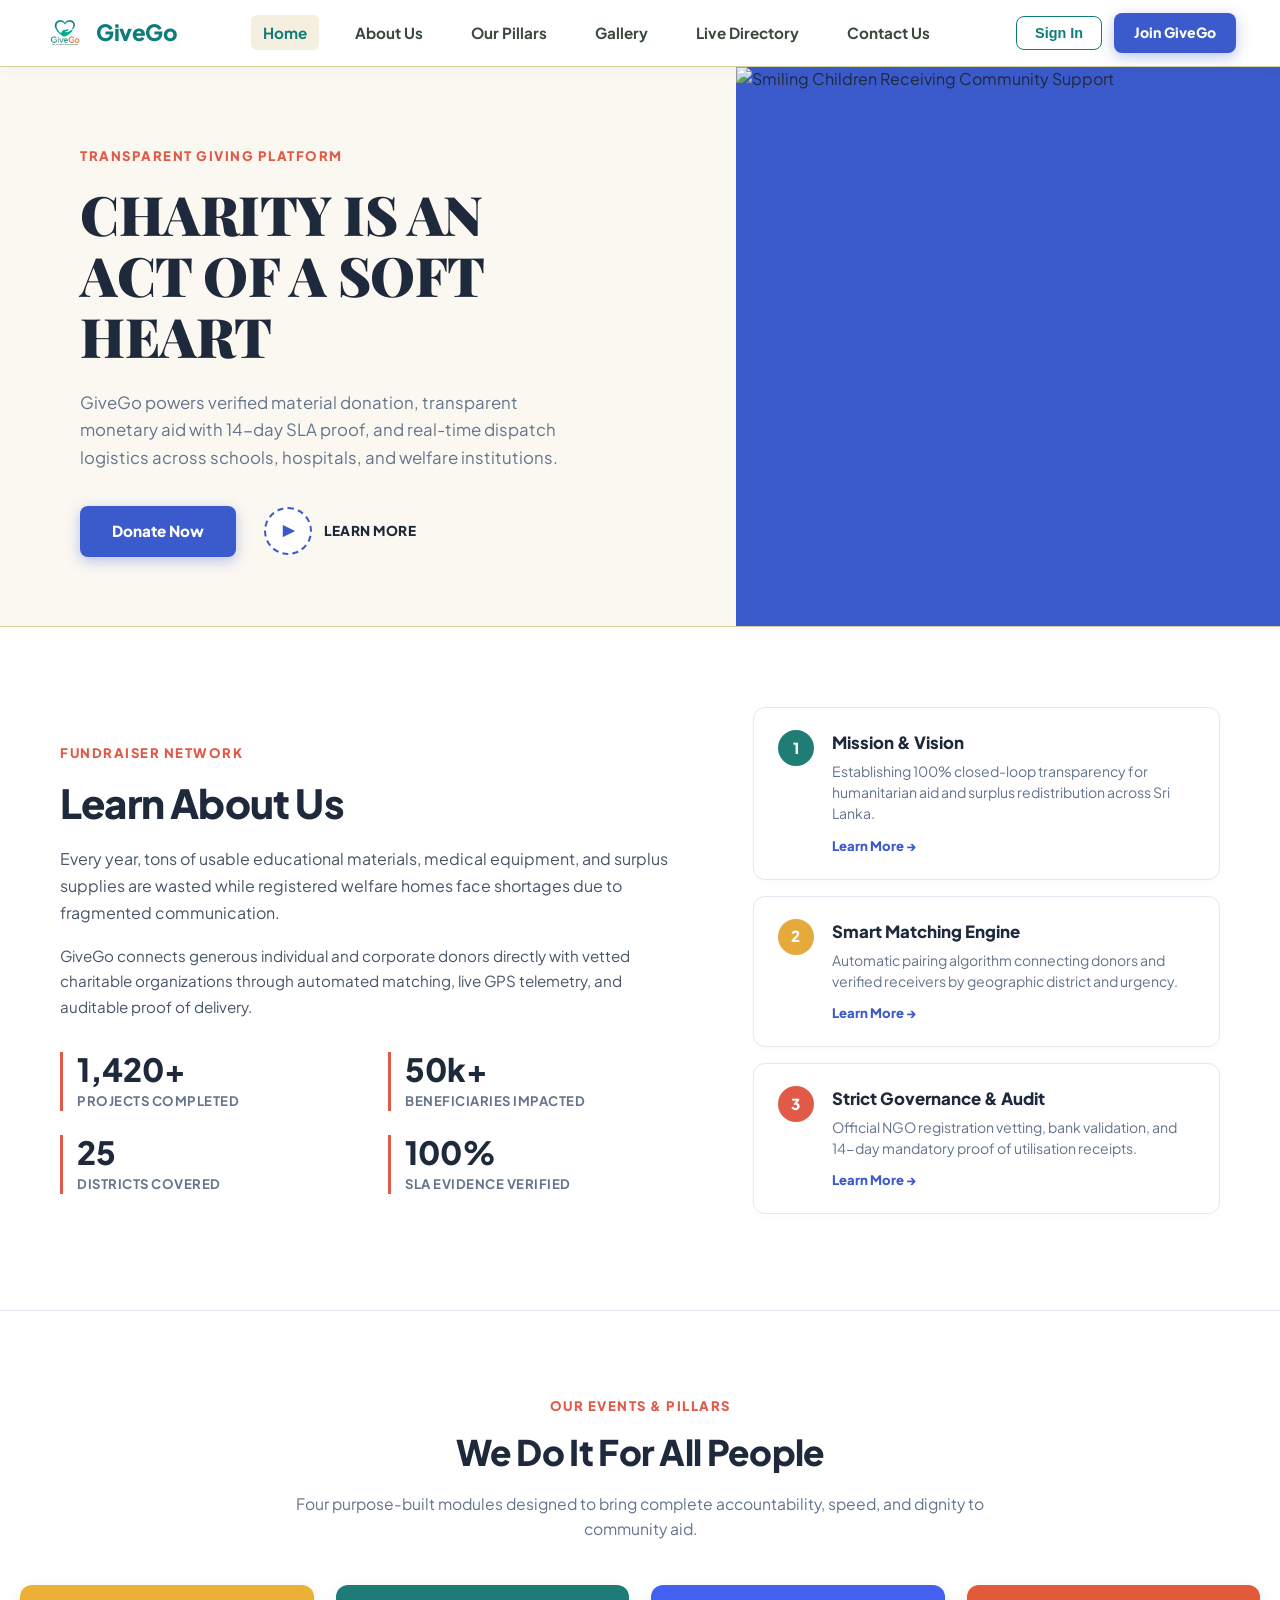
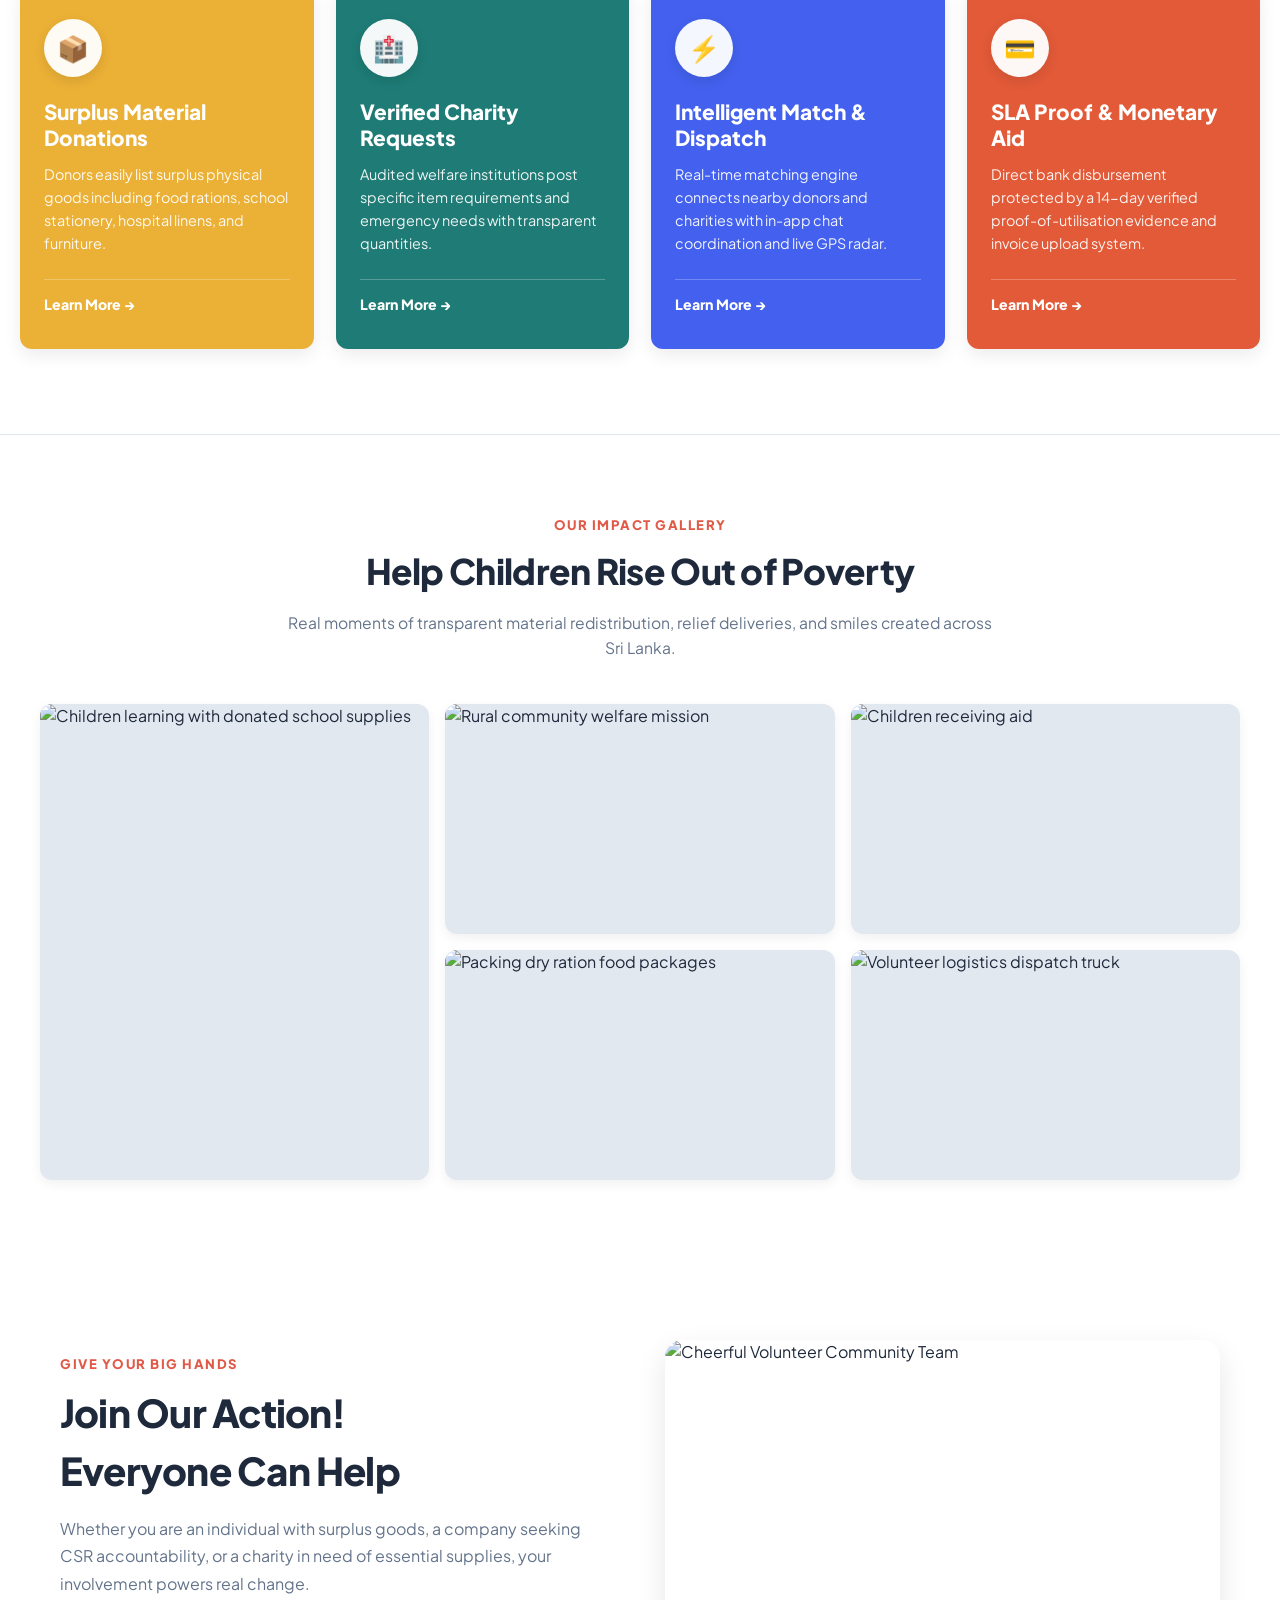
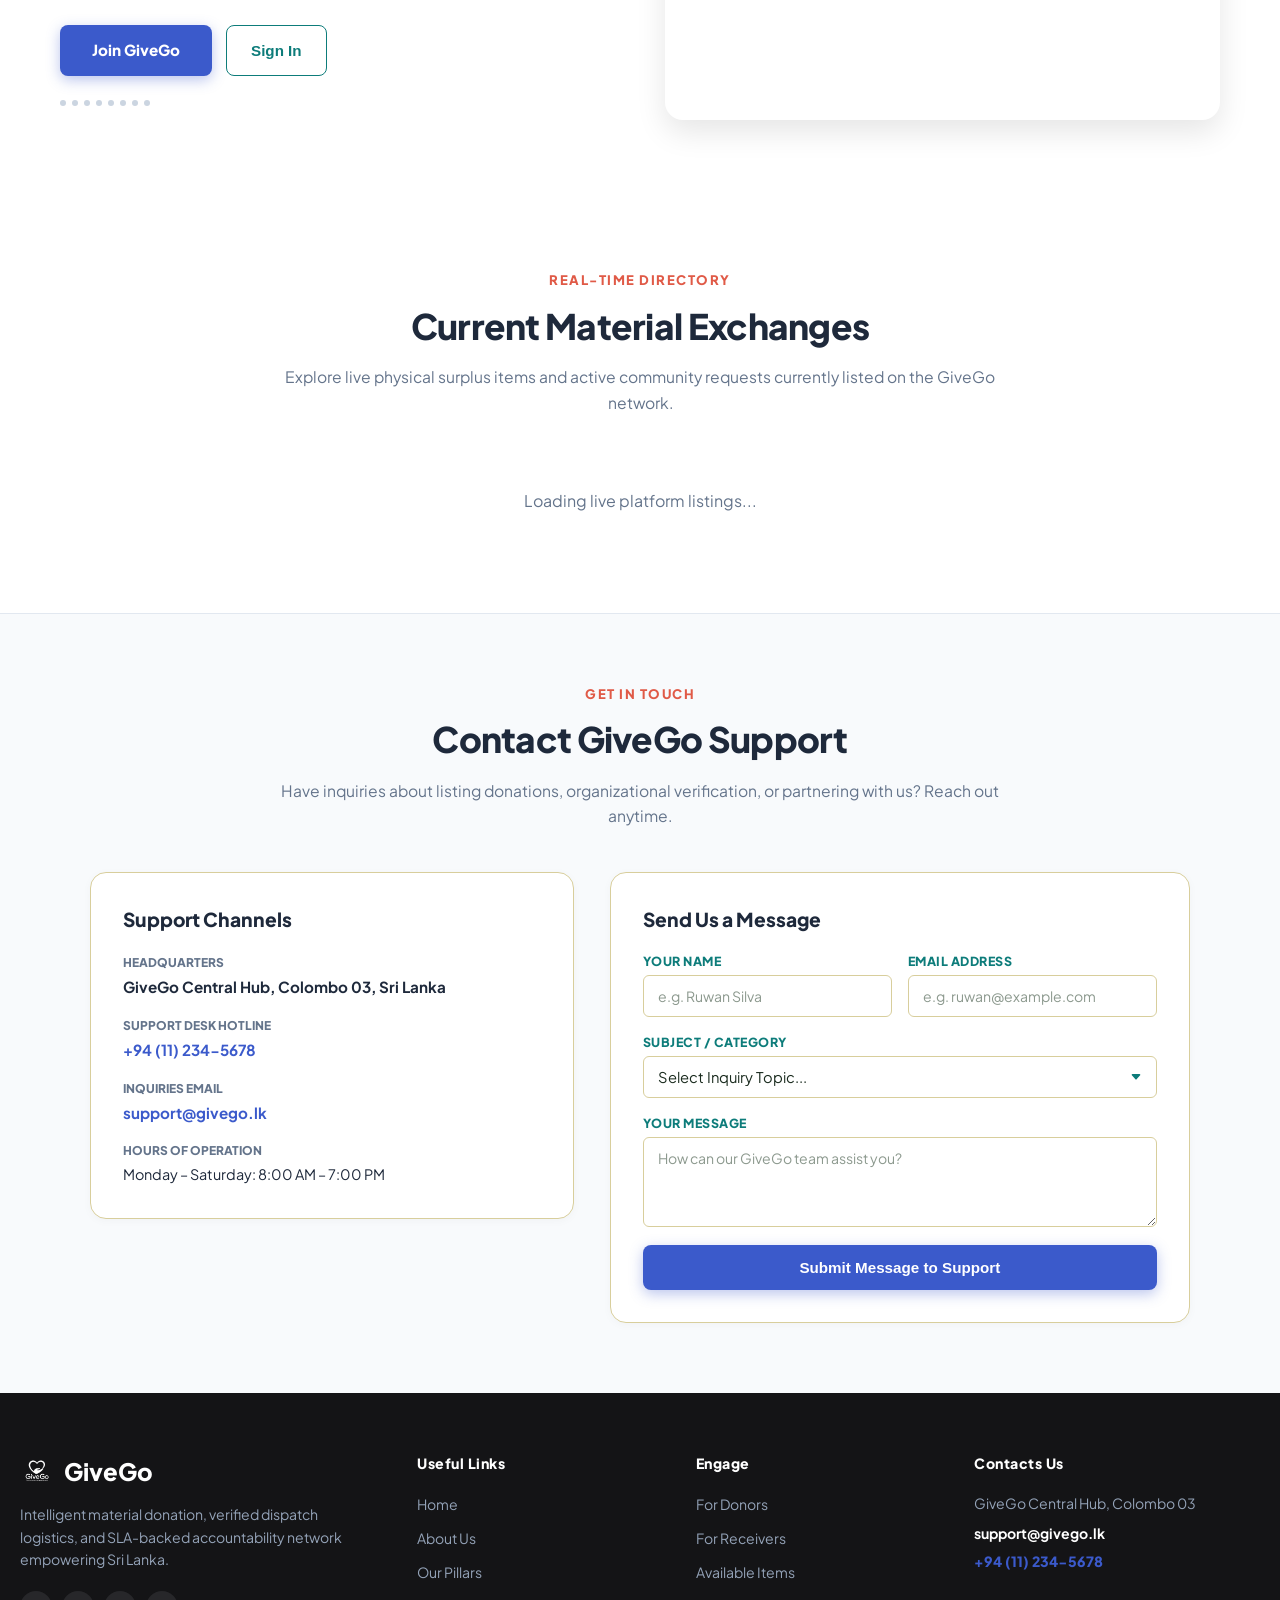
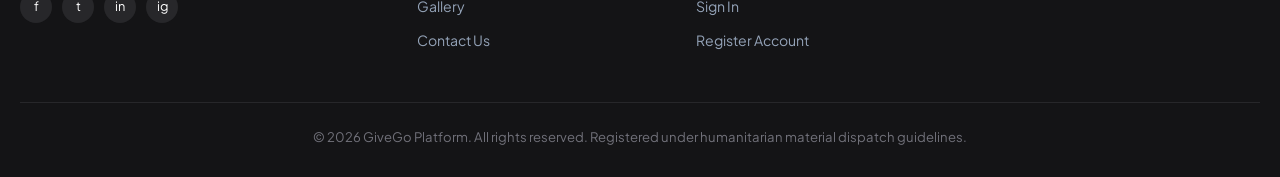
==== index.html @ 4eac1bd1 "Display success message on account creation and automatically redirect to login page" ====
<!DOCTYPE html>
<html lang="en">
<head>
    <meta charset="UTF-8">
    <meta name="viewport" content="width=device-width, initial-scale=1.0">
    <title>GiveGo | Verified Material Donation & Dispatch Management Platform</title>
    
    <!-- Google Fonts: Playfair Display (Editorial Serif) & Plus Jakarta Sans / Outfit -->
    <link rel="preconnect" href="https://fonts.googleapis.com">
    <link rel="preconnect" href="https://fonts.gstatic.com" crossorigin>
    <link href="https://fonts.googleapis.com/css2?family=Outfit:wght@400;500;600;700;800;900&family=Playfair+Display:ital,wght@0,700;0,900;1,700&family=Plus+Jakarta+Sans:wght@400;500;600;700;800&display=swap" rel="stylesheet">
    
    <!-- External CSS -->
    <link rel="stylesheet" href="css/styles.css?v=110.0">
    
    <!-- Firebase Compat SDKs (CDN) -->
    <script src="https://www.gstatic.com/firebasejs/10.8.0/firebase-app-compat.js"></script>
    <script src="https://www.gstatic.com/firebasejs/10.8.0/firebase-auth-compat.js"></script>
    <script src="https://www.gstatic.com/firebasejs/10.8.0/firebase-firestore-compat.js"></script>
    <script src="https://www.gstatic.com/firebasejs/10.8.0/firebase-storage-compat.js"></script>
    <script src="https://www.gstatic.com/firebasejs/10.8.0/firebase-analytics-compat.js"></script>
    
    <style>
        html { scroll-behavior: smooth; }
        body { font-family: 'Plus Jakarta Sans', 'Outfit', sans-serif; margin: 0; padding: 0; background: #FFFFFF; color: #1E293B; }
    </style>
</head>
<body>

    <!-- TOP NAVIGATION BAR -->
    <header class="top-navbar">
        <div class="nav-container">
            <!-- Brand Logo & Name -->
            <a href="#home" class="nav-brand">
                <img src="uploads/logo.png" alt="GiveGo Logo" class="nav-brand-logo" onerror="this.onerror=null; this.src='https://images.unsplash.com/photo-1593113598332-cd288d649433?auto=format&fit=crop&w=150&q=80';">
                <span class="nav-brand-name">GiveGo</span>
            </a>

            <!-- Center Navigation Links -->
            <nav>
                <ul class="nav-menu" id="navMenu">
                    <li class="nav-menu-item"><a href="#home" class="active">Home</a></li>
                    <li class="nav-menu-item"><a href="#about">About Us</a></li>
                    <li class="nav-menu-item"><a href="#pillars">Our Pillars</a></li>
                    <li class="nav-menu-item"><a href="#gallery">Gallery</a></li>
                    <li class="nav-menu-item"><a href="#preview">Live Directory</a></li>
                    <li class="nav-menu-item"><a href="#contact">Contact Us</a></li>
                </ul>
            </nav>

            <!-- Right Actions: Login & Register Buttons -->
            <div class="nav-actions" id="navAuthActions">
                <button type="button" class="btn-nav-login" onclick="openLoginModal()">Sign In</button>
                <a href="register.html" class="btn-royal-blue" style="padding: 9px 20px; font-size: 0.88rem;">Join GiveGo</a>
                <button type="button" class="mobile-nav-toggle-btn" onclick="toggleMobileNav()" aria-label="Toggle navigation menu">☰</button>
            </div>
        </div>
    </header>

    <!-- MAIN HOMEPAGE CONTENT -->
    <main>

        <!-- 1. EDITORIAL SPLIT HERO SECTION (EXACT MOCKUP MATCH) -->
        <section id="home" class="editorial-hero">
            <div class="editorial-hero-left">
                <div class="editorial-hero-tag">Transparent Giving Platform</div>
                <h1 class="editorial-hero-title">
                    Charity is an<br>
                    act of a soft<br>
                    heart
                </h1>
                <p class="editorial-hero-desc">
                    GiveGo powers verified material donation, transparent monetary aid with 14-day SLA proof, and real-time dispatch logistics across schools, hospitals, and welfare institutions.
                </p>
                <div class="editorial-hero-actions">
                    <a href="register.html" class="btn-royal-blue">Donate Now</a>
                    <a href="#about" class="spin-badge-wrapper">
                        <div class="spin-badge-circle">▶</div>
                        <span class="spin-badge-text">Learn More</span>
                    </a>
                </div>
            </div>
            <div class="editorial-hero-right">
                <img src="https://images.unsplash.com/photo-1488521787991-ed7bbaae773c?auto=format&fit=crop&w=1200&q=80" alt="Smiling Children Receiving Community Support" class="editorial-hero-img">
            </div>
        </section>

        <!-- 2. LEARN ABOUT US SECTION (EXACT MOCKUP MATCH) -->
        <section id="about" class="about-section">
            <div class="about-grid">
                <!-- Left: Description & 4-Stat Metrics -->
                <div>
                    <span class="mockup-eyebrow">Fundraiser Network</span>
                    <h2 class="mockup-title" style="font-size: 2.5rem;">Learn About Us</h2>
                    <p style="color: #475569; font-size: 1rem; line-height: 1.7; margin-bottom: 16px;">
                        Every year, tons of usable educational materials, medical equipment, and surplus supplies are wasted while registered welfare homes face shortages due to fragmented communication.
                    </p>
                    <p style="color: #475569; font-size: 0.95rem; line-height: 1.7; margin-bottom: 24px;">
                        GiveGo connects generous individual and corporate donors directly with vetted charitable organizations through automated matching, live GPS telemetry, and auditable proof of delivery.
                    </p>

                    <!-- 4-Stat Metric Grid -->
                    <div class="about-stats-grid">
                        <div class="about-stat-item">
                            <div class="about-stat-num">1,420+</div>
                            <div class="about-stat-label">Projects Completed</div>
                        </div>
                        <div class="about-stat-item">
                            <div class="about-stat-num">50k+</div>
                            <div class="about-stat-label">Beneficiaries Impacted</div>
                        </div>
                        <div class="about-stat-item">
                            <div class="about-stat-num">25</div>
                            <div class="about-stat-label">Districts Covered</div>
                        </div>
                        <div class="about-stat-item">
                            <div class="about-stat-num">100%</div>
                            <div class="about-stat-label">SLA Evidence Verified</div>
                        </div>
                    </div>
                </div>

                <!-- Right: 3 Stacked Cards with Number Badges -->
                <div>
                    <div class="stacked-card">
                        <div class="stacked-card-num" style="background: #207D76;">1</div>
                        <div>
                            <div class="stacked-card-title">Mission & Vision</div>
                            <div class="stacked-card-desc">Establishing 100% closed-loop transparency for humanitarian aid and surplus redistribution across Sri Lanka.</div>
                            <a href="#pillars" class="stacked-card-link">Learn More →</a>
                        </div>
                    </div>

                    <div class="stacked-card">
                        <div class="stacked-card-num" style="background: #E5A93C;">2</div>
                        <div>
                            <div class="stacked-card-title">Smart Matching Engine</div>
                            <div class="stacked-card-desc">Automatic pairing algorithm connecting donors and verified receivers by geographic district and urgency.</div>
                            <a href="#pillars" class="stacked-card-link">Learn More →</a>
                        </div>
                    </div>

                    <div class="stacked-card">
                        <div class="stacked-card-num" style="background: #E05A47;">3</div>
                        <div>
                            <div class="stacked-card-title">Strict Governance & Audit</div>
                            <div class="stacked-card-desc">Official NGO registration vetting, bank validation, and 14-day mandatory proof of utilisation receipts.</div>
                            <a href="#pillars" class="stacked-card-link">Learn More →</a>
                        </div>
                    </div>
                </div>
            </div>
        </section>

        <!-- 3. OUR PILLARS / 4 COLORED ACTION CARDS (EXACT MOCKUP MATCH) -->
        <section id="pillars" class="pillars-section">
            <div class="mockup-section-header">
                <span class="mockup-eyebrow">Our Events & Pillars</span>
                <h2 class="mockup-title">We Do It For All People</h2>
                <p class="mockup-subtitle">
                    Four purpose-built modules designed to bring complete accountability, speed, and dignity to community aid.
                </p>
            </div>

            <div class="pillars-grid">
                <!-- Card 1: Yellow -->
                <div class="pillar-card pillar-card-yellow">
                    <div>
                        <div class="pillar-icon-badge" style="color: #EBB036;">📦</div>
                        <h3 class="pillar-card-title">Surplus Material Donations</h3>
                        <p class="pillar-card-desc">
                            Donors easily list surplus physical goods including food rations, school stationery, hospital linens, and furniture.
                        </p>
                    </div>
                    <a href="register.html" class="pillar-card-link">Learn More →</a>
                </div>

                <!-- Card 2: Teal -->
                <div class="pillar-card pillar-card-teal">
                    <div>
                        <div class="pillar-icon-badge" style="color: #1E7B75;">🏥</div>
                        <h3 class="pillar-card-title">Verified Charity Requests</h3>
                        <p class="pillar-card-desc">
                            Audited welfare institutions post specific item requirements and emergency needs with transparent quantities.
                        </p>
                    </div>
                    <a href="register.html" class="pillar-card-link">Learn More →</a>
                </div>

                <!-- Card 3: Blue -->
                <div class="pillar-card pillar-card-blue">
                    <div>
                        <div class="pillar-icon-badge" style="color: #4361EE;">⚡</div>
                        <h3 class="pillar-card-title">Intelligent Match & Dispatch</h3>
                        <p class="pillar-card-desc">
                            Real-time matching engine connects nearby donors and charities with in-app chat coordination and live GPS radar.
                        </p>
                    </div>
                    <a href="#preview" class="pillar-card-link">Learn More →</a>
                </div>

                <!-- Card 4: Coral -->
                <div class="pillar-card pillar-card-coral">
                    <div>
                        <div class="pillar-icon-badge" style="color: #E25A38;">💳</div>
                        <h3 class="pillar-card-title">SLA Proof & Monetary Aid</h3>
                        <p class="pillar-card-desc">
                            Direct bank disbursement protected by a 14-day verified proof-of-utilisation evidence and invoice upload system.
                        </p>
                    </div>
                    <a href="#about" class="pillar-card-link">Learn More →</a>
                </div>
            </div>
        </section>

        <!-- 4. OUR GALLERY SECTION (MASONRY BENTO PHOTO GRID) -->
        <section id="gallery" class="gallery-section">
            <div class="mockup-section-header">
                <span class="mockup-eyebrow">Our Impact Gallery</span>
                <h2 class="mockup-title">Help Children Rise Out of Poverty</h2>
                <p class="mockup-subtitle">
                    Real moments of transparent material redistribution, relief deliveries, and smiles created across Sri Lanka.
                </p>
            </div>

            <div class="gallery-grid">
                <!-- Item 1 (Tall) -->
                <div class="gallery-item gallery-item-tall">
                    <img src="https://images.unsplash.com/photo-1509099836639-18ba1795216d?auto=format&fit=crop&w=800&q=80" alt="Children learning with donated school supplies">
                    <div class="gallery-overlay">
                        <span class="gallery-overlay-text">School Stationery & Learning Packs</span>
                    </div>
                </div>

                <!-- Item 2 -->
                <div class="gallery-item">
                    <img src="https://images.unsplash.com/photo-1488521787991-ed7bbaae773c?auto=format&fit=crop&w=800&q=80" alt="Rural community welfare mission">
                    <div class="gallery-overlay">
                        <span class="gallery-overlay-text">Rural Community Health & Care</span>
                    </div>
                </div>

                <!-- Item 3 -->
                <div class="gallery-item">
                    <img src="https://images.unsplash.com/photo-1542810634-71277d95dcbb?auto=format&fit=crop&w=800&q=80" alt="Children receiving aid">
                    <div class="gallery-overlay">
                        <span class="gallery-overlay-text">Children's Orphanage Aid Support</span>
                    </div>
                </div>

                <!-- Item 4 -->
                <div class="gallery-item">
                    <img src="https://images.unsplash.com/photo-1593113598332-cd288d649433?auto=format&fit=crop&w=800&q=80" alt="Packing dry ration food packages">
                    <div class="gallery-overlay">
                        <span class="gallery-overlay-text">Food Rations & Essential Supplies</span>
                    </div>
                </div>

                <!-- Item 5 -->
                <div class="gallery-item">
                    <img src="https://images.unsplash.com/photo-1578357078586-491adf1aa5ba?auto=format&fit=crop&w=800&q=80" alt="Volunteer logistics dispatch truck">
                    <div class="gallery-overlay">
                        <span class="gallery-overlay-text">Direct Handover & Verified Delivery</span>
                    </div>
                </div>
            </div>
        </section>

        <!-- 5. JOIN OUR ACTION CTA SPLIT (EXACT MOCKUP MATCH) -->
        <section class="action-cta-section">
            <div class="action-cta-grid">
                <!-- Left: Action Text & Buttons -->
                <div>
                    <span class="mockup-eyebrow">Give Your Big Hands</span>
                    <h2 class="mockup-title" style="font-size: 2.4rem; margin-bottom: 16px;">
                        Join Our Action!<br>
                        Everyone Can Help
                    </h2>
                    <p style="color: #64748B; font-size: 1rem; line-height: 1.7; margin-bottom: 28px;">
                        Whether you are an individual with surplus goods, a company seeking CSR accountability, or a charity in need of essential supplies, your involvement powers real change.
                    </p>
                    <div style="display: flex; gap: 14px; flex-wrap: wrap;">
                        <a href="register.html" class="btn-royal-blue">Join GiveGo</a>
                        <button type="button" onclick="openLoginModal()" class="btn-nav-login" style="padding: 12px 24px; font-size: 0.95rem;">Sign In</button>
                    </div>
                    <!-- Decorative Dots -->
                    <div class="dot-pattern">
                        <span></span><span></span><span></span><span></span><span></span><span></span><span></span><span></span>
                    </div>
                </div>

                <!-- Right: Volunteers Team Image -->
                <div class="action-cta-img-card">
                    <img src="https://images.unsplash.com/photo-1559027615-cd4628902d4a?auto=format&fit=crop&w=800&q=80" alt="Cheerful Volunteer Community Team">
                </div>
            </div>
        </section>

        <!-- 6. LIVE PLATFORM DIRECTORY (REAL-TIME FIRESTORE LISTINGS) -->
        <section id="preview" style="padding: 70px 20px; max-width: 1240px; margin: 0 auto;">
            <div class="mockup-section-header">
                <span class="mockup-eyebrow">Real-Time Directory</span>
                <h2 class="mockup-title">Current Material Exchanges</h2>
                <p class="mockup-subtitle">
                    Explore live physical surplus items and active community requests currently listed on the GiveGo network.
                </p>
            </div>
            <div class="landing-card-grid" id="liveLandingItemsContainer">
                <div style="text-align:center; grid-column:1/-1; padding:30px; color:#64748B;">
                    Loading live platform listings...
                </div>
            </div>
        </section>

        <!-- 7. CONTACT US SECTION -->
        <section id="contact" style="padding: 70px 20px; background: #F8FAFC; border-top: 1px solid #E2E8F0;">
            <div style="max-width: 1100px; margin: 0 auto;">
                <div class="mockup-section-header">
                    <span class="mockup-eyebrow">Get in Touch</span>
                    <h2 class="mockup-title">Contact GiveGo Support</h2>
                    <p class="mockup-subtitle">
                        Have inquiries about listing donations, organizational verification, or partnering with us? Reach out anytime.
                    </p>
                </div>

                <div style="display: grid; grid-template-columns: 1fr 1.2fr; gap: 36px;" class="grid-cols-2">
                    <!-- Left: Direct Info -->
                    <div class="glass-panel" style="padding: 32px; background: #FFFFFF; border-radius: 16px;">
                        <h4 style="color: #1E293B; font-weight: 800; font-size: 1.2rem; margin-bottom: 20px;">Support Channels</h4>
                        <div style="margin-bottom: 18px;">
                            <div style="font-size: 0.75rem; font-weight: 800; color: #64748B; text-transform: uppercase;">Headquarters</div>
                            <div style="font-size: 0.95rem; font-weight: 700; color: #1E293B; margin-top: 4px;">GiveGo Central Hub, Colombo 03, Sri Lanka</div>
                        </div>
                        <div style="margin-bottom: 18px;">
                            <div style="font-size: 0.75rem; font-weight: 800; color: #64748B; text-transform: uppercase;">Support Desk Hotline</div>
                            <div style="font-size: 0.95rem; font-weight: 700; color: #3B5ACB; margin-top: 4px;">+94 (11) 234-5678</div>
                        </div>
                        <div style="margin-bottom: 18px;">
                            <div style="font-size: 0.75rem; font-weight: 800; color: #64748B; text-transform: uppercase;">Inquiries Email</div>
                            <div style="font-size: 0.95rem; font-weight: 700; color: #3B5ACB; margin-top: 4px;">support@givego.lk</div>
                        </div>
                        <div>
                            <div style="font-size: 0.75rem; font-weight: 800; color: #64748B; text-transform: uppercase;">Hours of Operation</div>
                            <div style="font-size: 0.9rem; color: #1E293B; margin-top: 4px;">Monday – Saturday: 8:00 AM – 7:00 PM</div>
                        </div>
                    </div>

                    <!-- Right: Contact Form -->
                    <div class="glass-panel" style="padding: 32px; background: #FFFFFF; border-radius: 16px;">
                        <form id="formLandingContact" onsubmit="event.preventDefault(); showToast('Thank you! Your message has been sent to GiveGo Support.', 'success'); this.reset();">
                            <h4 style="color: #1E293B; font-weight: 800; font-size: 1.2rem; margin-bottom: 20px;">Send Us a Message</h4>
                            <div class="grid-cols-2">
                                <div class="form-group">
                                    <label class="form-label">Your Name</label>
                                    <input class="form-control" type="text" placeholder="e.g. Ruwan Silva" required>
                                </div>
                                <div class="form-group">
                                    <label class="form-label">Email Address</label>
                                    <input class="form-control" type="email" placeholder="e.g. ruwan@example.com" required>
                                </div>
                            </div>
                            <div class="form-group">
                                <label class="form-label">Subject / Category</label>
                                <select class="form-control form-select" required>
                                    <option value="">Select Inquiry Topic...</option>
                                    <option value="donor">Donor Support & Item Listing</option>
                                    <option value="receiver">Charity / NGO Verification</option>
                                    <option value="dispatch">Dispatch & Tracking Assistance</option>
                                    <option value="partnership">Corporate / Institutional Partnership</option>
                                </select>
                            </div>
                            <div class="form-group">
                                <label class="form-label">Your Message</label>
                                <textarea class="form-control" rows="3" placeholder="How can our GiveGo team assist you?" required></textarea>
                            </div>
                            <button type="submit" class="btn-royal-blue" style="width: 100%; border-radius: 8px;">
                                Submit Message to Support
                            </button>
                        </form>
                    </div>
                </div>
            </div>
        </section>

    </main>

    <!-- 8. DARK FOOTER (EXACT MOCKUP MATCH) -->
    <footer class="dark-mockup-footer">
        <div class="dark-footer-grid">
            <!-- Brand Column -->
            <div>
                <div class="dark-footer-brand">
                    <img src="uploads/logo.png" alt="GiveGo Logo" style="height:34px; filter:brightness(0) invert(1);" onerror="this.onerror=null; this.src='https://images.unsplash.com/photo-1593113598332-cd288d649433?auto=format&fit=crop&w=150&q=80';">
                    <span>GiveGo</span>
                </div>
                <p class="dark-footer-desc">
                    Intelligent material donation, verified dispatch logistics, and SLA-backed accountability network empowering Sri Lanka.
                </p>
                <div class="dark-social-links">
                    <a href="#" class="dark-social-icon" aria-label="Facebook">f</a>
                    <a href="#" class="dark-social-icon" aria-label="Twitter">t</a>
                    <a href="#" class="dark-social-icon" aria-label="LinkedIn">in</a>
                    <a href="#" class="dark-social-icon" aria-label="Instagram">ig</a>
                </div>
            </div>

            <!-- Useful Links -->
            <div>
                <div class="dark-footer-col-title">Useful Links</div>
                <ul class="dark-footer-links">
                    <li><a href="#home">Home</a></li>
                    <li><a href="#about">About Us</a></li>
                    <li><a href="#pillars">Our Pillars</a></li>
                    <li><a href="#gallery">Gallery</a></li>
                    <li><a href="#contact">Contact Us</a></li>
                </ul>
            </div>

            <!-- Engage -->
            <div>
                <div class="dark-footer-col-title">Engage</div>
                <ul class="dark-footer-links">
                    <li><a href="register.html">For Donors</a></li>
                    <li><a href="register.html">For Receivers</a></li>
                    <li><a href="#preview">Available Items</a></li>
                    <li><a href="javascript:void(0)" onclick="openLoginModal()">Sign In</a></li>
                    <li><a href="register.html">Register Account</a></li>
                </ul>
            </div>

            <!-- Contacts Us -->
            <div>
                <div class="dark-footer-col-title">Contacts Us</div>
                <div style="font-size: 0.88rem; color: #94A3B8; line-height: 1.7;">
                    <div>GiveGo Central Hub, Colombo 03</div>
                    <div style="margin-top: 6px; color: #FFFFFF; font-weight: 700;">support@givego.lk</div>
                    <div style="margin-top: 4px; color: #3B5ACB; font-weight: 800;">+94 (11) 234-5678</div>
                </div>
            </div>
        </div>

        <div class="dark-footer-bottom">
            &copy; 2026 GiveGo Platform. All rights reserved. Registered under humanitarian material dispatch guidelines.
        </div>
    </footer>

    <!-- INTERACTIVE SIGN IN MODAL -->
    <div id="modalLogin" class="modal">
        <div class="modal-content glass-panel" style="background:#FFFFFF; border-radius:20px; padding:36px; max-width:440px; width:90%; border:1px solid #E2E8F0; box-shadow:0 16px 40px rgba(0,0,0,0.2); position:relative;">
            <div style="display:flex; justify-content:space-between; align-items:center; margin-bottom:20px; border-bottom:1.5px solid #F1F5F9; padding-bottom:14px;">
                <div style="display:flex; align-items:center; gap:8px;">
                    <img src="uploads/logo.png" alt="Logo" style="height:32px;" onerror="this.onerror=null; this.src='https://images.unsplash.com/photo-1593113598332-cd288d649433?auto=format&fit=crop&w=150&q=80';">
                    <h3 style="color:#1E293B; font-weight:800; font-size:1.2rem; margin:0;">Sign In to GiveGo</h3>
                </div>
                <button type="button" onclick="closeLoginModal()" style="background:#F1F5F9; border:none; padding:6px 12px; border-radius:6px; font-weight:800; cursor:pointer; color:#475569;">✕</button>
            </div>

            <form id="loginForm" novalidate>
                <div class="form-group" style="margin-bottom:16px;">
                    <label for="loginEmail" class="form-label">Email Address</label>
                    <input type="email" id="loginEmail" class="form-control" placeholder="e.g. user@givego.lk" required autocomplete="email">
                    <div id="loginEmailFeedback" class="validation-msg-error" style="display:none;"></div>
                </div>

                <div class="form-group" style="margin-bottom:20px;">
                    <label for="loginPassword" class="form-label">Password</label>
                    <div class="password-input-wrapper">
                        <input type="password" id="loginPassword" class="form-control" placeholder="••••••••" required autocomplete="current-password">
                        <button type="button" class="btn-password-toggle" onclick="togglePasswordVisibility('loginPassword', this)" aria-label="Show password" title="Toggle password visibility">
                            <svg width="18" height="18" viewBox="0 0 24 24" fill="none" stroke="currentColor" stroke-width="2" stroke-linecap="round" stroke-linejoin="round"><path d="M1 12s4-8 11-8 11 8 11 8-4 8-11 8-11-8-11-8z"></path><circle cx="12" cy="12" r="3"></circle></svg>
                        </button>
                    </div>
                </div>

                <button class="btn-royal-blue" type="submit" style="width:100%; padding:12px; border-radius:8px; font-size:1rem; margin-bottom:16px;">
                    Sign In to Dashboard
                </button>
            </form>

            <div style="text-align:center; font-size:0.88rem; color:#64748B; border-top:1px solid #F1F5F9; padding-top:14px;">
                New to GiveGo? <a href="register.html" style="color:#3B5ACB; font-weight:800; text-decoration:none;">Create an Account</a>
            </div>
        </div>
    </div>

    <!-- Toast Notification Container -->
    <div class="toast-container" id="toastContainer"></div>

    <!-- Firebase Config & Auth Scripts -->
    <script src="js/firebase-config.js"></script>
    <script src="js/auth.js"></script>
    <script>
        // Interactive Navigation & Modal Controls
        function openLoginModal() {
            const modal = document.getElementById("modalLogin");
            if (modal) modal.classList.add("active");
        }
        function closeLoginModal() {
            const modal = document.getElementById("modalLogin");
            if (modal) modal.classList.remove("active");
        }
        function toggleMobileNav() {
            const nav = document.getElementById("navMenu");
            if (nav) nav.classList.toggle("open");
        }

        // Close mobile nav when link clicked
        document.querySelectorAll(".nav-menu-item a").forEach(link => {
            link.addEventListener("click", () => {
                const nav = document.getElementById("navMenu");
                if (nav) nav.classList.remove("open");
            });
        });

        // Real-time live material listings from Firestore
        function initLiveLandingItems() {
            const container = document.getElementById("liveLandingItemsContainer");
            if (!container) return;

            const helper = window.getFirebaseHelper ? window.getFirebaseHelper() : window.firebaseHelper;
            if (!helper || !helper.db()) {
                setTimeout(initLiveLandingItems, 400);
                return;
            }

            const db = helper.db();
            let liveDonations = [];
            let liveRequests = [];

            const renderLiveCards = () => {
                let combined = [];

                liveDonations.forEach(d => {
                    combined.push({
                        type: 'donation',
                        id: d.id,
                        title: d.itemName || 'Material Item',
                        description: d.description || 'Surplus material available for verified recipients.',
                        quantity: d.quantity ? `${d.quantity} ${d.unit || 'units'}` : 'Available',
                        location: d.district || d.donorDistrict || 'Sri Lanka',
                        condition: d.condition || 'Good Condition'
                    });
                });

                liveRequests.forEach(r => {
                    combined.push({
                        type: 'request',
                        id: r.id,
                        title: r.itemName || 'Material Request',
                        description: r.description || r.purpose || 'Material requested for community support.',
                        quantity: r.quantity ? `${r.quantity} ${r.unit || 'units'}` : 'Requested',
                        location: r.district || r.receiverDistrict || 'Sri Lanka'
                    });
                });

                if (combined.length === 0) {
                    container.innerHTML = `
                        <div style="text-align:center; grid-column:1/-1; padding:40px; color:#64748B; background:#FFFFFF; border-radius:14px; border:1px solid #E2E8F0;">
                            <div style="font-size:1.8rem; margin-bottom:8px;">📦</div>
                            <div style="font-weight:800; font-size:1.05rem; color:#1E293B;">No active listings at the moment</div>
                            <div style="font-size:0.85rem; margin-top:4px;">Sign in to list surplus materials or submit a community request.</div>
                        </div>
                    `;
                    return;
                }

                container.innerHTML = combined.slice(0, 6).map(item => {
                    const isDonation = item.type === 'donation';
                    const badgeType = isDonation 
                        ? `<span style="font-size:0.75rem; font-weight:800; color:#207D76; text-transform:uppercase;">Surplus Available</span>` 
                        : `<span style="font-size:0.75rem; font-weight:800; color:#E05A47; text-transform:uppercase;">Community Need</span>`;
                    
                    const metaInfo = isDonation 
                        ? `Qty: ${item.quantity} • ${item.location}` 
                        : `Target: ${item.quantity} • ${item.location}`;

                    const actionBtn = isDonation
                        ? `<button onclick="openLoginModal()" class="btn-royal-blue" style="width:100%; padding:9px; font-size:0.85rem; border-radius:6px;">Claim Item</button>`
                        : `<button onclick="openLoginModal()" class="btn-royal-blue" style="width:100%; padding:9px; font-size:0.85rem; border-radius:6px; background:#E05A47;">Fulfill Need</button>`;

                    return `
                        <div class="landing-feature-card" style="display:flex; flex-direction:column; justify-content:space-between;">
                            <div>
                                <div style="display:flex; justify-content:space-between; align-items:center; margin-bottom:12px;">
                                    ${badgeType}
                                    <span class="badge badge-success">Verified</span>
                                </div>
                                <h4 style="font-size:1.15rem; font-weight:800; color:#1E293B; margin-bottom:8px;">${item.title}</h4>
                                <p style="font-size:0.85rem; color:#64748B; margin-bottom:14px; line-height:1.5;">${item.description}</p>
                                <div style="font-size:0.8rem; font-weight:700; color:#3B5ACB; margin-bottom:16px;">${metaInfo}</div>
                            </div>
                            <div>
                                ${actionBtn}
                            </div>
                        </div>
                    `;
                }).join("");
            };

            // Real-time Firestore Listeners
            db.collection("donations").where("status", "==", "available").onSnapshot(snap => {
                liveDonations = snap.docs.map(doc => ({ id: doc.id, ...doc.data() }));
                renderLiveCards();
            }, () => renderLiveCards());

            db.collection("requests").where("status", "==", "published").onSnapshot(snap => {
                liveRequests = snap.docs.map(doc => ({ id: doc.id, ...doc.data() }));
                renderLiveCards();
            }, () => renderLiveCards());
        }

        document.addEventListener("DOMContentLoaded", () => {
            initLiveLandingItems();

            const urlParams = new URLSearchParams(window.location.search);
            if (urlParams.get("registered") === "true") {
                if (window.showToast) {
                    window.showToast("✅ Account created successfully! Please sign in with your email and password.", "success");
                }
                if (typeof openLoginModal === "function") {
                    setTimeout(() => openLoginModal(), 500);
                }
            }
        });
    </script>
</body>
</html>
---- css/styles.css ----
/* GiveGo Design Tokens & Global CSS - Screenshot Parity */
:root {
    --color-bg-base: #F5EFE0;
    --color-border: #D8CE9C;
    --color-border-dark: #C9BE8B;
    
    --color-teal-primary: #0D7C7A;
    --color-teal-dark: #095958;
    --color-teal-muted: #1E6B69;
    
    --color-surface: #FFFFFF;
    --color-text-dark: #1A2B1E;
    --color-text-muted: #667067;
    
    --radius-sm: 6px;
    --radius-md: 10px;
    --radius-lg: 14px;
    
    --shadow-soft: 0 2px 10px rgba(0, 0, 0, 0.03);
    --transition-smooth: all 0.2s ease;
}

* {
    box-sizing: border-box;
    margin: 0;
    padding: 0;
}

body {
    background-color: var(--color-bg-base);
    color: var(--color-text-dark);
    font-family: -apple-system, BlinkMacSystemFont, "Segoe UI", Roboto, Helvetica, Arial, sans-serif;
    line-height: 1.5;
}

.container {
    max-width: 1200px;
    margin: 0 auto;
}

.glass-panel {
    background: #FFFFFF;
    border: 1px solid var(--color-border);
    border-radius: var(--radius-md);
    box-shadow: var(--shadow-soft);
}

.gradient-text {
    color: var(--color-teal-primary);
    font-weight: 800;
}

.gradient-accent-text {
    color: var(--color-teal-dark);
    font-weight: 800;
}

/* Buttons */
.btn {
    display: inline-flex;
    align-items: center;
    justify-content: center;
    gap: 8px;
    font-weight: 700;
    border-radius: var(--radius-sm);
    padding: 10px 20px;
    min-height: 42px;
    cursor: pointer;
    border: 1px solid transparent;
    transition: var(--transition-smooth);
    text-decoration: none;
    font-size: 0.88rem;
    line-height: 1.2;
    box-sizing: border-box;
    white-space: nowrap;
    text-align: center;
}

.btn-primary {
    background-color: var(--color-teal-primary);
    color: #FFFFFF;
    border-color: var(--color-teal-primary);
    box-shadow: 0 2px 6px rgba(13, 124, 122, 0.2);
}

.btn-primary:hover {
    background-color: var(--color-teal-dark);
    border-color: var(--color-teal-dark);
    box-shadow: 0 4px 12px rgba(13, 124, 122, 0.3);
}

.btn-secondary {
    background-color: #E4DCAE;
    color: var(--color-teal-primary);
    border: 1px solid var(--color-border);
}

.btn-secondary:hover {
    background-color: #D8CE9C;
    color: var(--color-teal-dark);
}

.btn-danger {
    background-color: #DC3545;
    color: #FFFFFF;
    border-color: #DC3545;
}

.btn-danger:hover {
    background-color: #BD2130;
    border-color: #B21F2D;
}

.btn-warning {
    background-color: #FFC107;
    color: #212529;
    border-color: #FFC107;
}

.btn-warning:hover {
    background-color: #E0A800;
}

/* Grids & Layout Alignments */
.grid-cols-2 {
    display: grid;
    grid-template-columns: repeat(2, 1fr);
    gap: 16px;
    align-items: start;
    width: 100%;
}

.grid-cols-3 {
    display: grid;
    grid-template-columns: repeat(3, 1fr);
    gap: 16px;
    align-items: start;
    width: 100%;
}

@media (max-width: 768px) {
    .grid-cols-2,
    .grid-cols-3 {
        grid-template-columns: 1fr !important;
        gap: 12px !important;
    }
}

/* Forms & Input Controls */
.form-group {
    margin-bottom: 18px;
    width: 100%;
    display: flex;
    flex-direction: column;
}

.form-label {
    display: block;
    font-size: 0.78rem;
    font-weight: 800;
    color: var(--color-teal-primary);
    margin-bottom: 6px;
    text-transform: uppercase;
    letter-spacing: 0.5px;
    line-height: 1.2;
}

.form-control {
    width: 100%;
    min-height: 42px;
    padding: 10px 14px;
    border-radius: var(--radius-sm);
    border: 1.5px solid var(--color-border);
    background-color: #FFFFFF;
    color: var(--color-text-dark);
    font-size: 0.92rem;
    font-family: inherit;
    outline: none;
    transition: var(--transition-smooth);
    box-sizing: border-box;
}

.form-control:focus {
    outline: none;
    border-color: var(--color-teal-primary);
    box-shadow: 0 0 0 3px rgba(13, 124, 122, 0.15);
}

.form-control.input-error {
    border-color: #E53E3E !important;
    background-color: #FFF5F5 !important;
    box-shadow: 0 0 0 3px rgba(229, 62, 62, 0.15) !important;
}

.form-control.input-success {
    border-color: #27AE60 !important;
    background-color: #F0FFF4 !important;
}

.validation-msg-error {
    color: #E53E3E;
    font-size: 0.78rem;
    font-weight: 700;
    margin-top: 5px;
    display: block;
    line-height: 1.3;
}

.validation-msg-success {
    color: #27AE60;
    font-size: 0.78rem;
    font-weight: 700;
    margin-top: 5px;
    display: block;
    line-height: 1.3;
}

.password-input-wrapper {
    position: relative;
    display: flex;
    align-items: center;
    width: 100%;
}

.password-input-wrapper input {
    padding-right: 42px !important;
    width: 100%;
}

.btn-password-toggle {
    position: absolute;
    right: 12px;
    top: 50%;
    transform: translateY(-50%);
    background: transparent;
    border: none;
    outline: none;
    cursor: pointer;
    color: #64748B;
    padding: 6px;
    display: flex;
    align-items: center;
    justify-content: center;
    border-radius: 6px;
    transition: color 0.2s ease, background-color 0.2s ease;
    z-index: 5;
}

.btn-password-toggle:hover {
    color: var(--color-teal-primary, #0D7C7A);
    background-color: rgba(0, 0, 0, 0.05);
}

.btn-password-toggle:focus {
    outline: none;
    color: var(--color-teal-primary, #0D7C7A);
}

.form-control::placeholder {
    color: #8C998E;
    font-size: 0.88rem;
}

textarea.form-control {
    min-height: 90px;
    resize: vertical;
    line-height: 1.5;
}

.form-select {
    appearance: none;
    -webkit-appearance: none;
    -moz-appearance: none;
    background-image: url("data:image/svg+xml,%3Csvg xmlns='http://www.w3.org/2000/svg' width='12' height='12' fill='%230D7C7A' viewBox='0 0 16 16'%3E%3Cpath d='M7.247 11.14 2.451 5.658C1.885 5.013 2.345 4 3.204 4h9.592a1 1 0 0 1 .753 1.659l-4.796 5.48a1 1 0 0 1-1.506 0z'/%3E%3C/svg%3E");
    background-repeat: no-repeat;
    background-position: right 14px center;
    padding-right: 38px;
    cursor: pointer;
}

input[type="file"].form-control {
    padding: 7px 12px;
    background: #FAF8F2;
    cursor: pointer;
}

/* Toast Container & Alerts */
.toast-container {
    position: fixed;
    bottom: 24px;
    right: 24px;
    z-index: 9999;
    display: flex;
    flex-direction: column;
    gap: 10px;
    max-width: 380px;
}

.toast {
    padding: 12px 16px;
    border-radius: var(--radius-sm);
    background: #FFFFFF;
    box-shadow: 0 6px 20px rgba(0,0,0,0.12);
    transition: var(--transition-smooth);
}

/* Modal */
.modal {
    display: none;
    position: fixed;
    top: 0;
    left: 0;
    width: 100vw;
    height: 100vh;
    background: rgba(0,0,0,0.65);
    z-index: 999999 !important;
    align-items: center;
    justify-content: center;
}

.modal.active {
    display: flex !important;
}

/* Chat Messages */
.chat-item {
    padding: 12px 16px;
    border-radius: var(--radius-sm);
    border: 1px solid var(--color-border);
    margin-bottom: 8px;
    cursor: pointer;
}

.chat-item:hover, .chat-item.active {
    background-color: var(--color-bg-base);
    border-color: var(--color-teal-primary);
}

.message-bubble {
    padding: 10px 14px;
    border-radius: 10px;
    margin-bottom: 8px;
    max-width: 80%;
    font-size: 0.85rem;
    line-height: 1.4;
}

.message-bubble.outgoing {
    background-color: var(--color-teal-primary);
    color: #FFFFFF;
    margin-left: auto;
}

.message-bubble.incoming {
    background-color: #E4DCAE;
    color: var(--color-teal-primary);
    margin-right: auto;
}

/* Uber / PickMe Style Live Radar Dispatch Animations */
.radar-sweep-box {
    position: relative;
    width: 140px;
    height: 140px;
    margin: 0 auto 16px auto;
    border-radius: 50%;
    background: radial-gradient(circle, rgba(13, 124, 122, 0.15) 0%, rgba(13, 124, 122, 0.03) 70%);
    border: 2px solid var(--color-teal-primary);
    overflow: hidden;
    box-shadow: 0 0 20px rgba(13, 124, 122, 0.2);
}

.radar-sweep-line {
    position: absolute;
    top: 50%;
    left: 50%;
    width: 50%;
    height: 50%;
    background: linear-gradient(135deg, rgba(13, 124, 122, 0.6) 0%, rgba(13, 124, 122, 0) 70%);
    transform-origin: top left;
    animation: radarSweep 2s linear infinite;
    border-radius: 0 100% 0 0;
}

@keyframes radarSweep {
    from { transform: rotate(0deg); }
    to { transform: rotate(360deg); }
}

.radar-ping-dot {
    position: absolute;
    width: 12px;
    height: 12px;
    background: #0D7C7A;
    border-radius: 50%;
    top: 35%;
    left: 60%;
    box-shadow: 0 0 10px #0D7C7A;
    animation: pingPulse 1.5s ease-in-out infinite;
}

@keyframes pingPulse {
    0% { transform: scale(0.8); opacity: 0.5; }
    50% { transform: scale(1.4); opacity: 1; }
    100% { transform: scale(0.8); opacity: 0.5; }
}

.telemetry-pill {
    background: #F5EFE0;
    border: 1px solid #D8CE9C;
    border-radius: 8px;
    padding: 8px 12px;
    font-size: 0.8rem;
    font-weight: 700;
    color: var(--color-teal-primary);
    display: inline-flex;
    align-items: center;
    gap: 6px;
}

/* Top Navigation Bar */
.top-navbar {
    position: sticky;
    top: 0;
    left: 0;
    width: 100%;
    background: #FFFFFF;
    border-bottom: 1.5px solid var(--color-border);
    box-shadow: 0 2px 12px rgba(13, 124, 122, 0.06);
    z-index: 1000;
    backdrop-filter: blur(10px);
}

.nav-container {
    max-width: 1240px;
    margin: 0 auto;
    padding: 12px 24px;
    display: flex;
    align-items: center;
    justify-content: space-between;
    gap: 16px;
}

.nav-brand {
    display: flex;
    align-items: center;
    gap: 10px;
    text-decoration: none;
    color: var(--color-teal-primary);
}

.nav-brand-logo {
    height: 42px;
    width: auto;
    object-fit: contain;
}

.nav-brand-name {
    font-size: 1.4rem;
    font-weight: 900;
    letter-spacing: -0.02em;
    color: var(--color-teal-primary);
}

.nav-menu {
    display: flex;
    align-items: center;
    gap: 24px;
    list-style: none;
    margin: 0;
    padding: 0;
}

.nav-menu-item a {
    color: #38483B;
    text-decoration: none;
    font-size: 0.95rem;
    font-weight: 700;
    padding: 8px 12px;
    border-radius: 6px;
    transition: var(--transition-smooth);
}

.nav-menu-item a:hover,
.nav-menu-item a.active {
    color: var(--color-teal-primary);
    background: #F5EFE0;
}

.nav-actions {
    display: flex;
    align-items: center;
    gap: 12px;
}

.btn-nav-login {
    background: #FFFFFF;
    border: 1.5px solid var(--color-teal-primary);
    color: var(--color-teal-primary);
    padding: 8px 18px;
    border-radius: 8px;
    font-weight: 700;
    font-size: 0.9rem;
    cursor: pointer;
    text-decoration: none;
    transition: var(--transition-smooth);
}

.btn-nav-login:hover {
    background: #F5EFE0;
}

.btn-nav-register {
    background: var(--color-teal-primary);
    border: 1.5px solid var(--color-teal-primary);
    color: #FFFFFF;
    padding: 8px 20px;
    border-radius: 8px;
    font-weight: 800;
    font-size: 0.9rem;
    cursor: pointer;
    text-decoration: none;
    box-shadow: 0 3px 8px rgba(13, 124, 122, 0.2);
    transition: var(--transition-smooth);
}

.btn-nav-register:hover {
    background: var(--color-teal-dark);
}

.mobile-nav-toggle-btn {
    display: none;
    background: var(--color-teal-primary);
    color: #FFFFFF;
    border: none;
    padding: 8px 12px;
    border-radius: 6px;
    font-weight: 800;
    font-size: 1.1rem;
    cursor: pointer;
}

/* =========================================================
   GIVEGO LANDING PAGE (PIXEL-PERFECT MOCKUP IMPLEMENTATION)
   ========================================================= */

/* 1. EDITORIAL SPLIT HERO */
.editorial-hero {
    display: grid;
    grid-template-columns: 1.15fr 0.85fr;
    min-height: 560px;
    background: #FBF8F2;
    border-bottom: 1px solid var(--color-border);
    position: relative;
    overflow: hidden;
}

.editorial-hero-left {
    padding: 70px 60px 60px 80px;
    display: flex;
    flex-direction: column;
    justify-content: center;
}

.editorial-hero-tag {
    color: #E05A47;
    font-size: 0.82rem;
    font-weight: 800;
    text-transform: uppercase;
    letter-spacing: 1.5px;
    margin-bottom: 18px;
}

.editorial-hero-title {
    font-family: 'Playfair Display', Georgia, serif;
    font-size: 3.4rem;
    font-weight: 900;
    color: #1E293B;
    line-height: 1.12;
    letter-spacing: -0.5px;
    text-transform: uppercase;
    margin-bottom: 22px;
}

.editorial-hero-desc {
    color: #64748B;
    font-size: 1.05rem;
    line-height: 1.65;
    margin-bottom: 34px;
    max-width: 500px;
}

.editorial-hero-actions {
    display: flex;
    align-items: center;
    gap: 28px;
}

.btn-royal-blue {
    background: #3B5ACB;
    color: #FFFFFF;
    font-weight: 800;
    font-size: 0.95rem;
    padding: 14px 32px;
    border-radius: 8px;
    text-decoration: none;
    display: inline-flex;
    align-items: center;
    justify-content: center;
    box-shadow: 0 4px 14px rgba(59, 90, 203, 0.35);
    transition: all 0.25s ease;
    border: none;
    cursor: pointer;
}

.btn-royal-blue:hover {
    background: #2D48B3;
    transform: translateY(-2px);
    box-shadow: 0 6px 20px rgba(59, 90, 203, 0.45);
}

.spin-badge-wrapper {
    display: flex;
    align-items: center;
    gap: 12px;
    text-decoration: none;
    cursor: pointer;
}

.spin-badge-circle {
    width: 48px;
    height: 48px;
    border-radius: 50%;
    border: 2px dashed #3B5ACB;
    display: flex;
    align-items: center;
    justify-content: center;
    background: #FFFFFF;
    color: #3B5ACB;
    font-size: 1rem;
    transition: transform 0.3s ease;
}

.spin-badge-wrapper:hover .spin-badge-circle {
    transform: rotate(90deg) scale(1.08);
}

.spin-badge-text {
    font-size: 0.85rem;
    font-weight: 800;
    color: #1E293B;
    text-transform: uppercase;
    letter-spacing: 0.5px;
}

.editorial-hero-right {
    position: relative;
    overflow: hidden;
    background: #3B5ACB;
    display: flex;
}

.editorial-hero-img {
    width: 100%;
    height: 100%;
    object-fit: cover;
    object-position: center top;
}

/* 2. SECTION HEADERS */
.mockup-section-header {
    text-align: center;
    max-width: 720px;
    margin: 0 auto 44px auto;
}

.mockup-eyebrow {
    color: #E05A47;
    font-size: 0.82rem;
    font-weight: 800;
    text-transform: uppercase;
    letter-spacing: 1.5px;
    margin-bottom: 10px;
    display: block;
}

.mockup-title {
    font-size: 2.2rem;
    font-weight: 800;
    color: #1E293B;
    margin-bottom: 12px;
    letter-spacing: -0.02em;
}

.mockup-subtitle {
    font-size: 0.98rem;
    color: #64748B;
    line-height: 1.6;
}

/* 3. LEARN ABOUT US (2-COLUMN) */
.about-section {
    padding: 80px 20px;
    max-width: 1200px;
    margin: 0 auto;
}

.about-grid {
    display: grid;
    grid-template-columns: 1.15fr 0.85fr;
    gap: 60px;
    align-items: center;
}

.about-stats-grid {
    display: grid;
    grid-template-columns: repeat(2, 1fr);
    gap: 24px;
    margin-top: 32px;
}

.about-stat-item {
    border-left: 3px solid #E05A47;
    padding-left: 14px;
}

.about-stat-num {
    font-size: 2rem;
    font-weight: 900;
    color: #1E293B;
    line-height: 1.1;
    margin-bottom: 4px;
}

.about-stat-label {
    font-size: 0.82rem;
    font-weight: 700;
    color: #64748B;
    text-transform: uppercase;
    letter-spacing: 0.5px;
}

.stacked-card {
    background: #FFFFFF;
    border: 1.5px solid #E2E8F0;
    border-radius: 12px;
    padding: 22px 24px;
    display: flex;
    gap: 18px;
    align-items: flex-start;
    margin-bottom: 16px;
    transition: all 0.25s ease;
    box-shadow: 0 2px 8px rgba(0,0,0,0.02);
}

.stacked-card:hover {
    border-color: #3B5ACB;
    transform: translateX(4px);
    box-shadow: 0 6px 16px rgba(59, 90, 203, 0.08);
}

.stacked-card-num {
    width: 36px;
    height: 36px;
    border-radius: 50%;
    color: #FFFFFF;
    font-weight: 800;
    font-size: 0.95rem;
    display: flex;
    align-items: center;
    justify-content: center;
    flex-shrink: 0;
}

.stacked-card-title {
    font-size: 1.05rem;
    font-weight: 800;
    color: #1E293B;
    margin-bottom: 6px;
}

.stacked-card-desc {
    font-size: 0.88rem;
    color: #64748B;
    line-height: 1.5;
    margin-bottom: 8px;
}

.stacked-card-link {
    font-size: 0.82rem;
    font-weight: 800;
    color: #3B5ACB;
    text-decoration: none;
    display: inline-flex;
    align-items: center;
    gap: 4px;
}

.stacked-card-link:hover {
    text-decoration: underline;
}

/* 4. FOUR COLORED PILLAR CARDS (EXACT MOCKUP MATCH) */
.pillars-section {
    padding: 85px 20px;
    background: #FFFFFF;
    border-top: 1px solid #E2E8F0;
    border-bottom: 1px solid #E2E8F0;
}

.pillars-grid {
    display: grid;
    grid-template-columns: repeat(4, 1fr);
    gap: 22px;
    max-width: 1240px;
    margin: 0 auto;
}

.pillar-card {
    border-radius: 12px;
    padding: 34px 24px;
    color: #FFFFFF;
    display: flex;
    flex-direction: column;
    justify-content: space-between;
    min-height: 350px;
    transition: transform 0.25s ease, box-shadow 0.25s ease;
    box-shadow: 0 6px 18px rgba(0, 0, 0, 0.08);
}

.pillar-card:hover {
    transform: translateY(-6px);
    box-shadow: 0 14px 32px rgba(0, 0, 0, 0.16);
}

.pillar-card-yellow { background: #EBB036; }
.pillar-card-teal   { background: #1E7B75; }
.pillar-card-blue   { background: #4361EE; }
.pillar-card-coral  { background: #E25A38; }

.pillar-icon-badge {
    width: 58px;
    height: 58px;
    background: rgba(255, 255, 255, 0.95);
    border-radius: 50%;
    display: flex;
    align-items: center;
    justify-content: center;
    font-size: 1.6rem;
    margin-bottom: 22px;
    box-shadow: 0 4px 12px rgba(0,0,0,0.1);
}

.pillar-card-title {
    font-size: 1.3rem;
    font-weight: 800;
    margin-bottom: 12px;
    color: #FFFFFF;
    line-height: 1.25;
}

.pillar-card-desc {
    font-size: 0.9rem;
    line-height: 1.6;
    color: rgba(255, 255, 255, 0.92);
    margin-bottom: 24px;
}

.pillar-card-link {
    color: #FFFFFF;
    font-size: 0.88rem;
    font-weight: 800;
    text-decoration: none;
    display: inline-flex;
    align-items: center;
    gap: 6px;
    border-top: 1px solid rgba(255, 255, 255, 0.25);
    padding-top: 14px;
    transition: opacity 0.2s ease;
}

.pillar-card-link:hover {
    opacity: 0.85;
}

@media (max-width: 1024px) {
    .pillars-grid {
        grid-template-columns: repeat(2, 1fr);
    }
}

@media (max-width: 600px) {
    .pillars-grid {
        grid-template-columns: 1fr;
    }
}

/* 5. MASONRY BENTO GALLERY */
.gallery-section {
    padding: 80px 20px;
    max-width: 1240px;
    margin: 0 auto;
}

.gallery-grid {
    display: grid;
    grid-template-columns: repeat(3, 1fr);
    grid-auto-rows: 230px;
    gap: 16px;
}

.gallery-item {
    position: relative;
    border-radius: 12px;
    overflow: hidden;
    background: #E2E8F0;
    box-shadow: 0 4px 12px rgba(0,0,0,0.06);
}

.gallery-item img {
    width: 100%;
    height: 100%;
    object-fit: cover;
    transition: transform 0.4s ease;
}

.gallery-item:hover img {
    transform: scale(1.05);
}

.gallery-item-tall {
    grid-row: span 2;
}

.gallery-overlay {
    position: absolute;
    inset: 0;
    background: linear-gradient(to top, rgba(0,0,0,0.7) 0%, transparent 60%);
    display: flex;
    align-items: flex-end;
    padding: 16px;
    opacity: 0;
    transition: opacity 0.3s ease;
}

.gallery-item:hover .gallery-overlay {
    opacity: 1;
}

.gallery-overlay-text {
    color: #FFFFFF;
    font-size: 0.85rem;
    font-weight: 700;
}

/* 6. JOIN OUR ACTION CTA SPLIT */
.action-cta-section {
    padding: 80px 20px;
    max-width: 1200px;
    margin: 0 auto;
}

.action-cta-grid {
    display: grid;
    grid-template-columns: 1fr 1fr;
    gap: 50px;
    align-items: center;
}

.action-cta-img-card {
    border-radius: 18px;
    overflow: hidden;
    box-shadow: 0 12px 30px rgba(0,0,0,0.1);
    position: relative;
    height: 380px;
}

.action-cta-img-card img {
    width: 100%;
    height: 100%;
    object-fit: cover;
}

.dot-pattern {
    display: flex;
    gap: 6px;
    margin-top: 24px;
}

.dot-pattern span {
    width: 6px;
    height: 6px;
    background: #CBD5E1;
    border-radius: 50%;
}

/* 7. DARK FOOTER */
.dark-mockup-footer {
    background: #141416;
    color: #FFFFFF;
    padding: 60px 20px 30px 20px;
}

.dark-footer-grid {
    max-width: 1240px;
    margin: 0 auto;
    display: grid;
    grid-template-columns: 1.5fr 1fr 1fr 1.2fr;
    gap: 40px;
    margin-bottom: 50px;
}

.dark-footer-brand {
    font-size: 1.5rem;
    font-weight: 900;
    color: #FFFFFF;
    display: flex;
    align-items: center;
    gap: 10px;
    margin-bottom: 14px;
}

.dark-footer-desc {
    color: #94A3B8;
    font-size: 0.88rem;
    line-height: 1.6;
    margin-bottom: 20px;
}

.dark-social-links {
    display: flex;
    gap: 10px;
}

.dark-social-icon {
    width: 32px;
    height: 32px;
    border-radius: 50%;
    background: #27272A;
    color: #FFFFFF;
    display: flex;
    align-items: center;
    justify-content: center;
    font-size: 0.8rem;
    text-decoration: none;
    transition: background 0.2s ease;
}

.dark-social-icon:hover {
    background: #3B5ACB;
}

.dark-footer-col-title {
    font-size: 0.88rem;
    font-weight: 800;
    color: #FFFFFF;
    margin-bottom: 18px;
    letter-spacing: 0.5px;
}

.dark-footer-links {
    list-style: none;
    padding: 0;
    margin: 0;
    display: flex;
    flex-direction: column;
    gap: 10px;
}

.dark-footer-links a {
    color: #94A3B8;
    text-decoration: none;
    font-size: 0.88rem;
    transition: color 0.2s ease;
}

.dark-footer-links a:hover {
    color: #FFFFFF;
}

.dark-footer-bottom {
    max-width: 1240px;
    margin: 0 auto;
    border-top: 1px solid #27272A;
    padding-top: 24px;
    text-align: center;
    font-size: 0.82rem;
    color: #71717A;
}

/* RESPONSIVE MEDIA QUERIES */
@media (max-width: 1024px) {
    .editorial-hero {
        grid-template-columns: 1fr;
    }
    .editorial-hero-right {
        min-height: 350px;
    }
    .editorial-hero-left {
        padding: 50px 30px;
    }
    .about-grid, .action-cta-grid {
        grid-template-columns: 1fr;
        gap: 40px;
    }
    .pillars-grid {
        grid-template-columns: repeat(2, 1fr);
    }
    .dark-footer-grid {
        grid-template-columns: repeat(2, 1fr);
    }
}

@media (max-width: 680px) {
    .editorial-hero-title {
        font-size: 2.2rem;
    }
    .pillars-grid {
        grid-template-columns: 1fr;
    }
    .gallery-grid {
        grid-template-columns: 1fr;
        grid-auto-rows: 200px;
    }
    .gallery-item-tall {
        grid-row: span 1;
    }
    .dark-footer-grid {
        grid-template-columns: 1fr;
    }
}
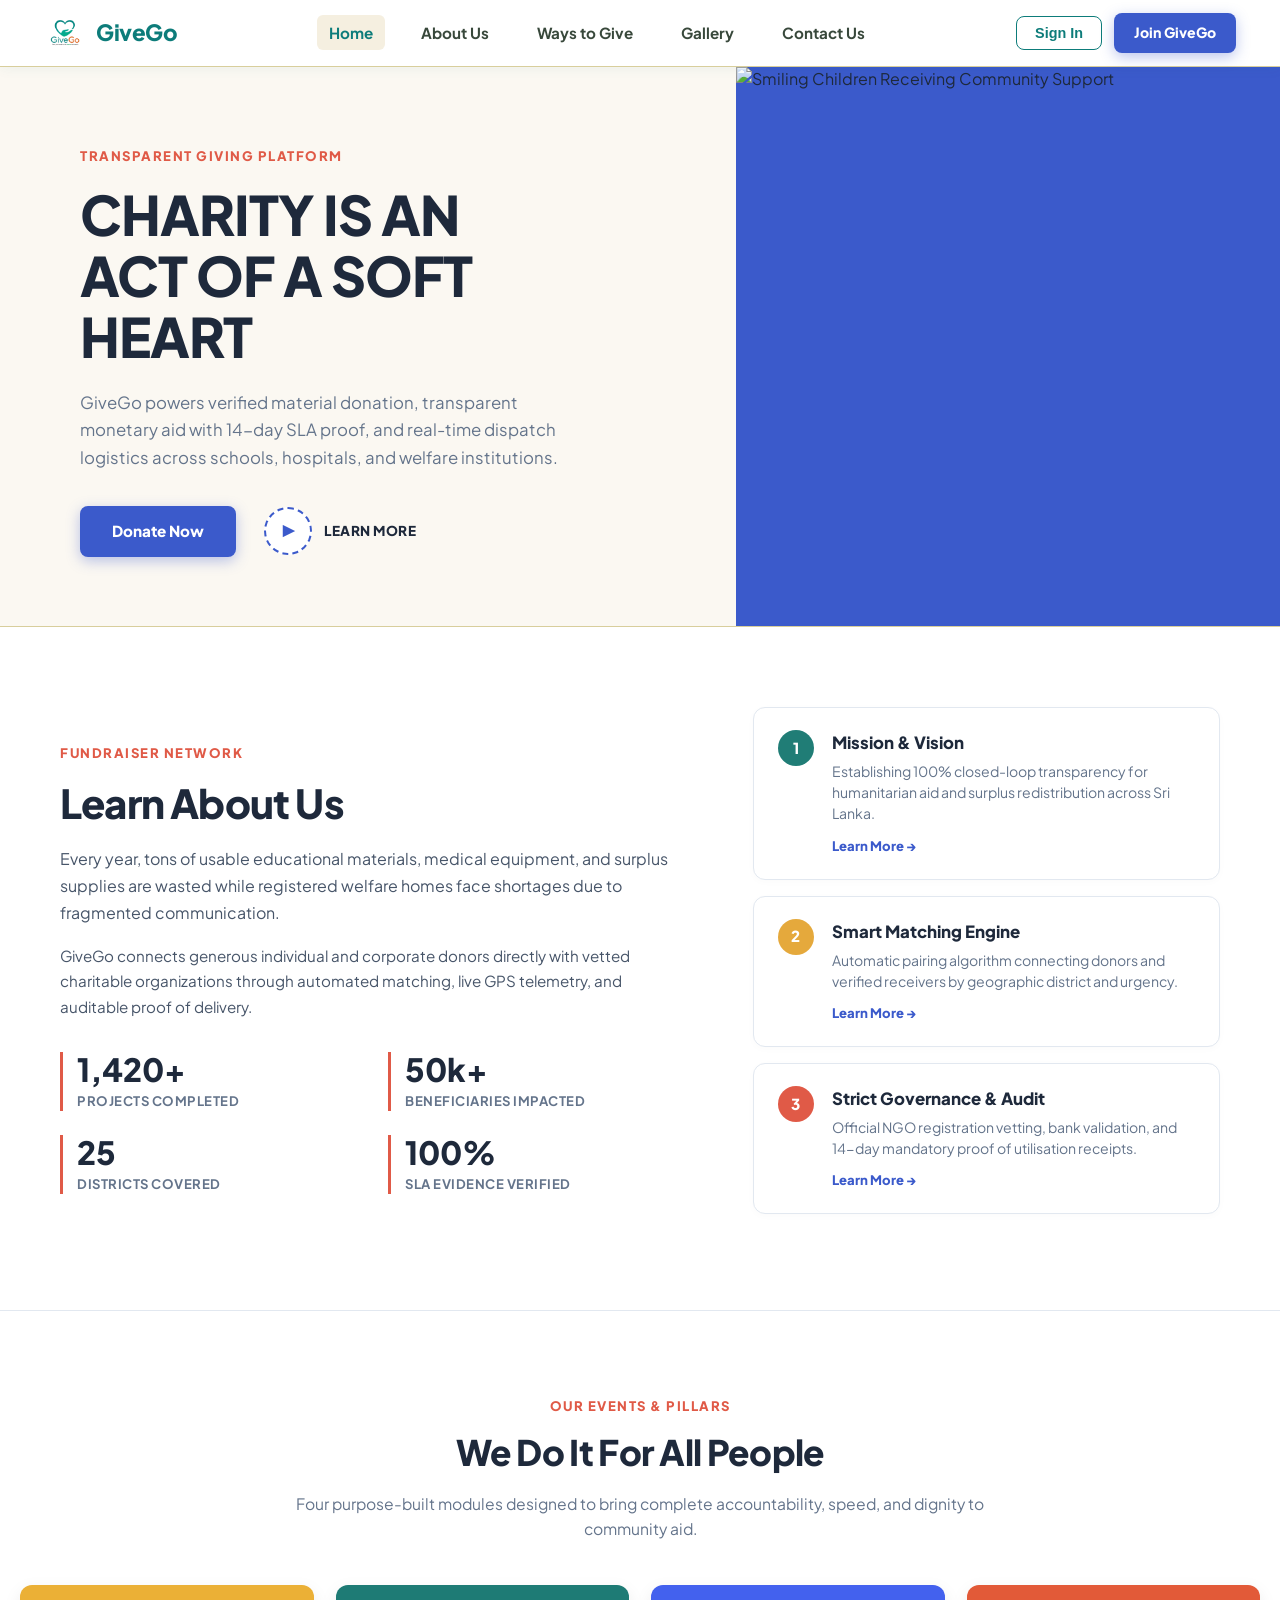
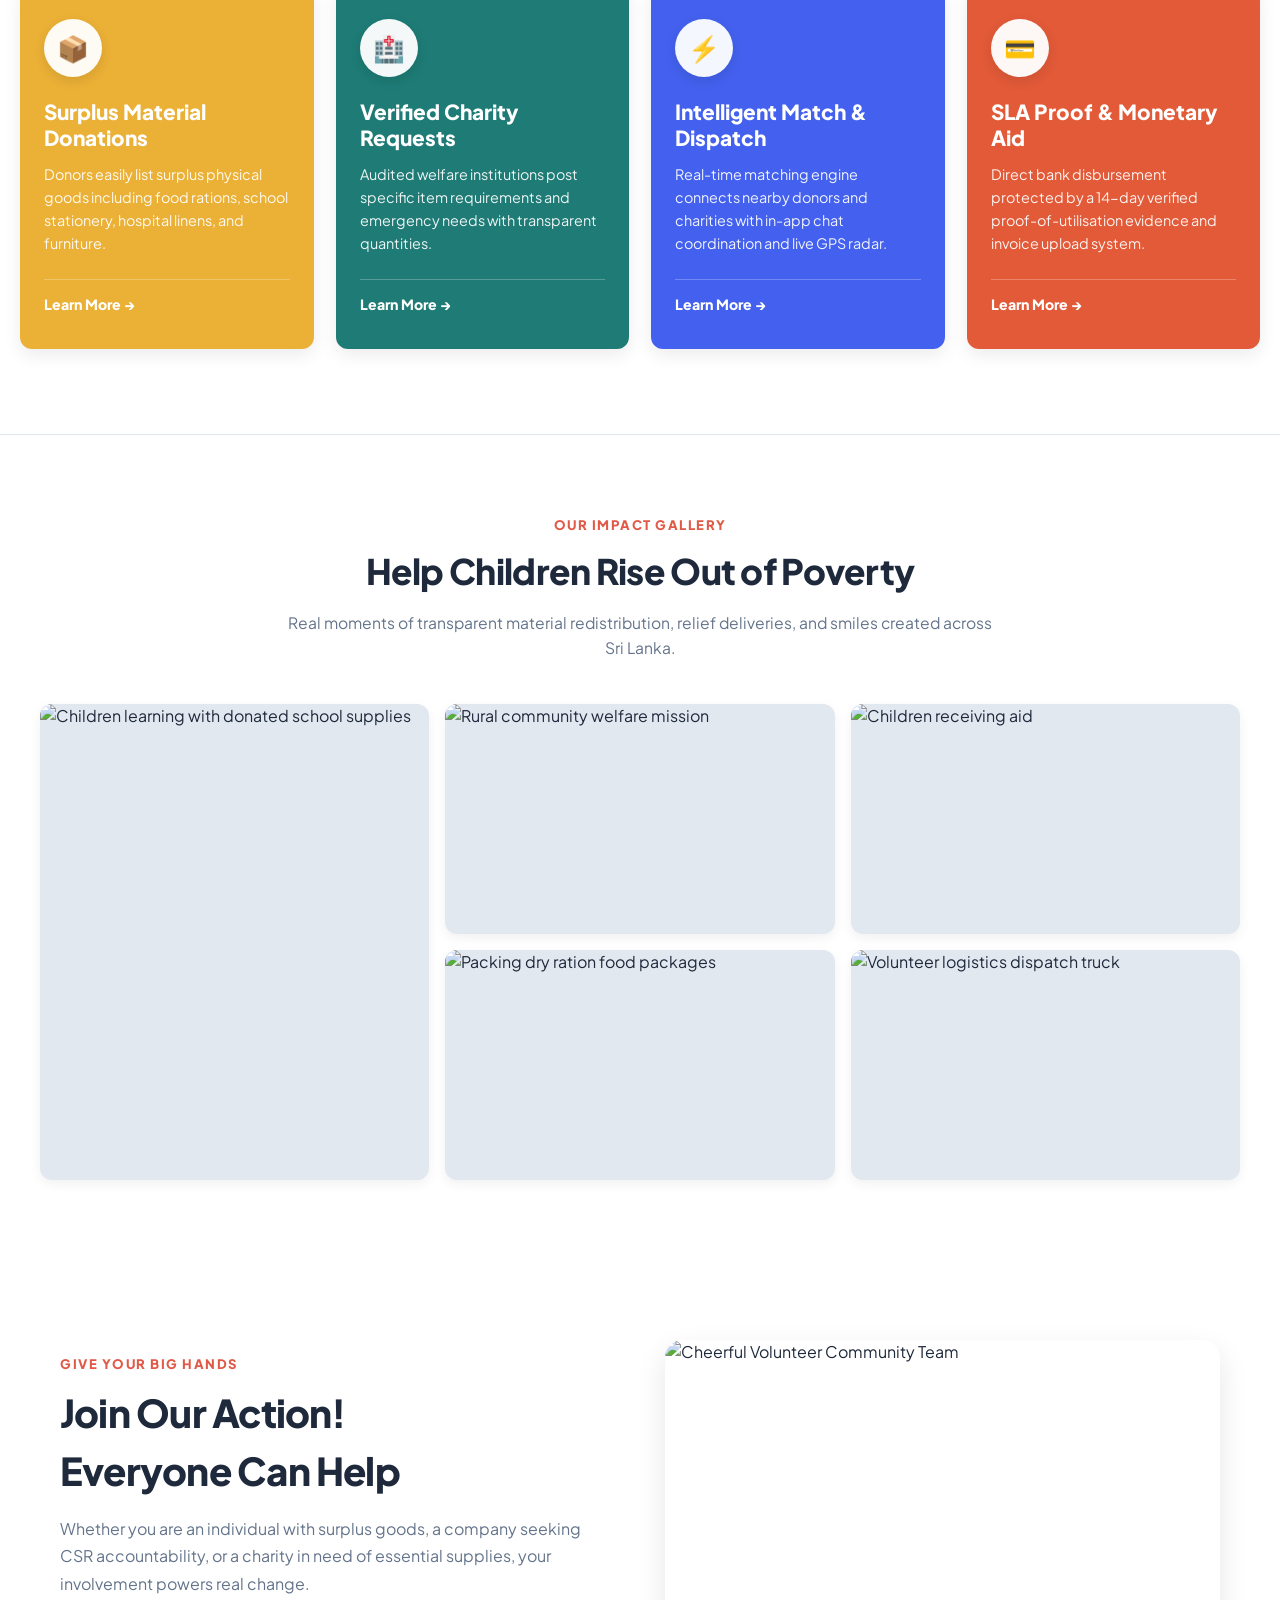
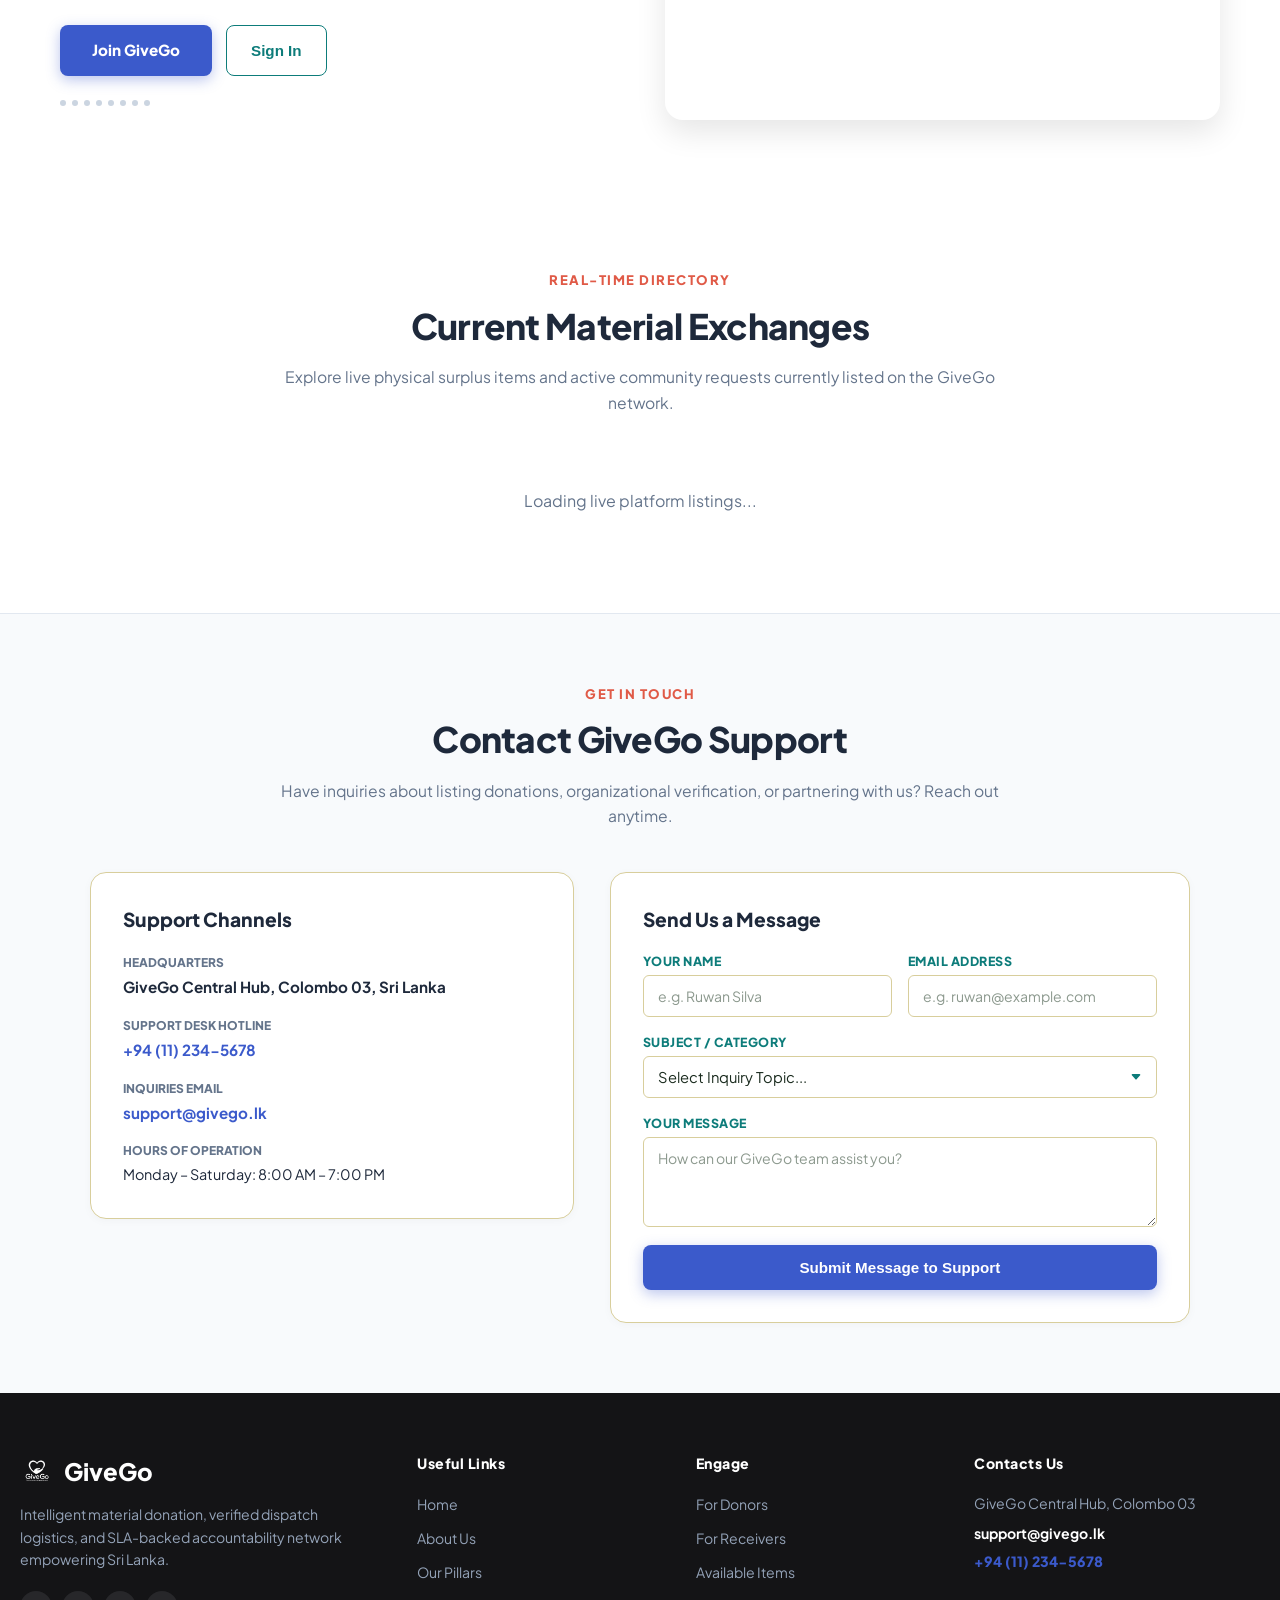
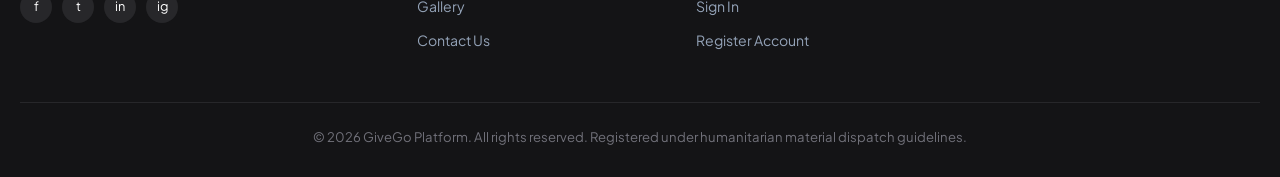
==== commit 3b12f152: "Nav: remove Live Directory, rename Our Pillars to Ways to Give" ====
--- a/index.html
+++ b/index.html
@@ -41,9 +41,8 @@
                 <ul class="nav-menu" id="navMenu">
                     <li class="nav-menu-item"><a href="#home" class="active">Home</a></li>
                     <li class="nav-menu-item"><a href="#about">About Us</a></li>
-                    <li class="nav-menu-item"><a href="#pillars">Our Pillars</a></li>
+                    <li class="nav-menu-item"><a href="#pillars">Ways to Give</a></li>
                     <li class="nav-menu-item"><a href="#gallery">Gallery</a></li>
-                    <li class="nav-menu-item"><a href="#preview">Live Directory</a></li>
                     <li class="nav-menu-item"><a href="#contact">Contact Us</a></li>
                 </ul>
             </nav>
@@ -613,13 +612,21 @@
             initLiveLandingItems();
 
             const urlParams = new URLSearchParams(window.location.search);
-            if (urlParams.get("registered") === "true") {
+            if (urlParams.get("pending") === "true") {
+                if (window.showToast) {
+                    window.showToast("📋 Registration submitted! Your account is pending Administrator approval. Once approved, you can sign in.", "info");
+                }
+            } else if (urlParams.get("registered") === "true") {
                 if (window.showToast) {
                     window.showToast("✅ Account created successfully! Please sign in with your email and password.", "success");
                 }
                 if (typeof openLoginModal === "function") {
                     setTimeout(() => openLoginModal(), 500);
                 }
+            } else if (urlParams.get("deleted") === "true") {
+                if (window.showToast) {
+                    window.showToast("⚠️ Your account has been deleted by an Administrator.", "danger");
+                }
             }
         });
     </script>
--- a/css/styles.css
+++ b/css/styles.css
@@ -29,8 +29,26 @@
 body {
     background-color: var(--color-bg-base);
     color: var(--color-text-dark);
-    font-family: -apple-system, BlinkMacSystemFont, "Segoe UI", Roboto, Helvetica, Arial, sans-serif;
+    font-family: 'Plus Jakarta Sans', -apple-system, BlinkMacSystemFont, "Segoe UI", Roboto, Helvetica, Arial, sans-serif;
     line-height: 1.5;
+    -webkit-font-smoothing: antialiased;
+    -moz-osx-font-smoothing: grayscale;
+}
+
+/* Global scrollbar styling */
+::-webkit-scrollbar {
+    width: 8px;
+    height: 8px;
+}
+::-webkit-scrollbar-track {
+    background: #F5EFE0;
+}
+::-webkit-scrollbar-thumb {
+    background: #D8CE9C;
+    border-radius: 4px;
+}
+::-webkit-scrollbar-thumb:hover {
+    background: #0D7C7A;
 }
 
 .container {
@@ -572,12 +590,11 @@
 }
 
 .editorial-hero-title {
-    font-family: 'Playfair Display', Georgia, serif;
     font-size: 3.4rem;
     font-weight: 900;
     color: #1E293B;
     line-height: 1.12;
-    letter-spacing: -0.5px;
+    letter-spacing: -1px;
     text-transform: uppercase;
     margin-bottom: 22px;
 }
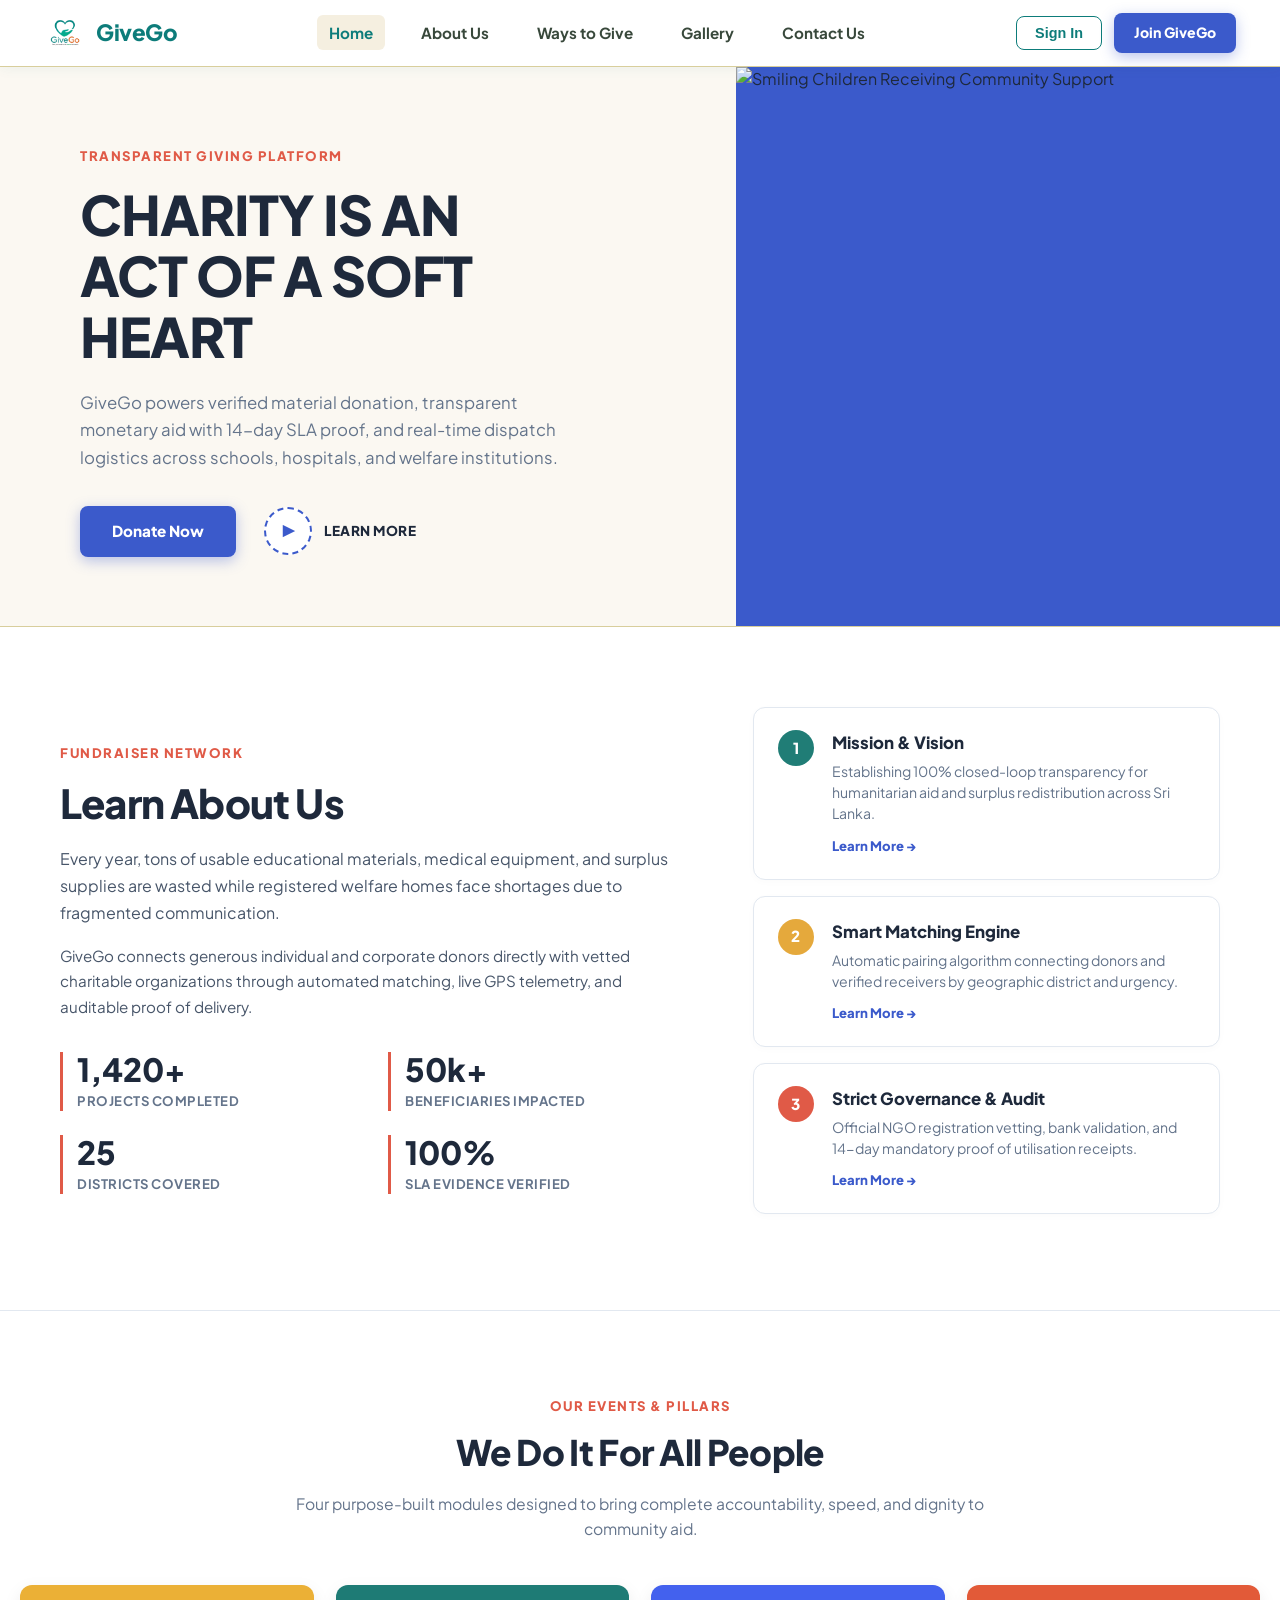
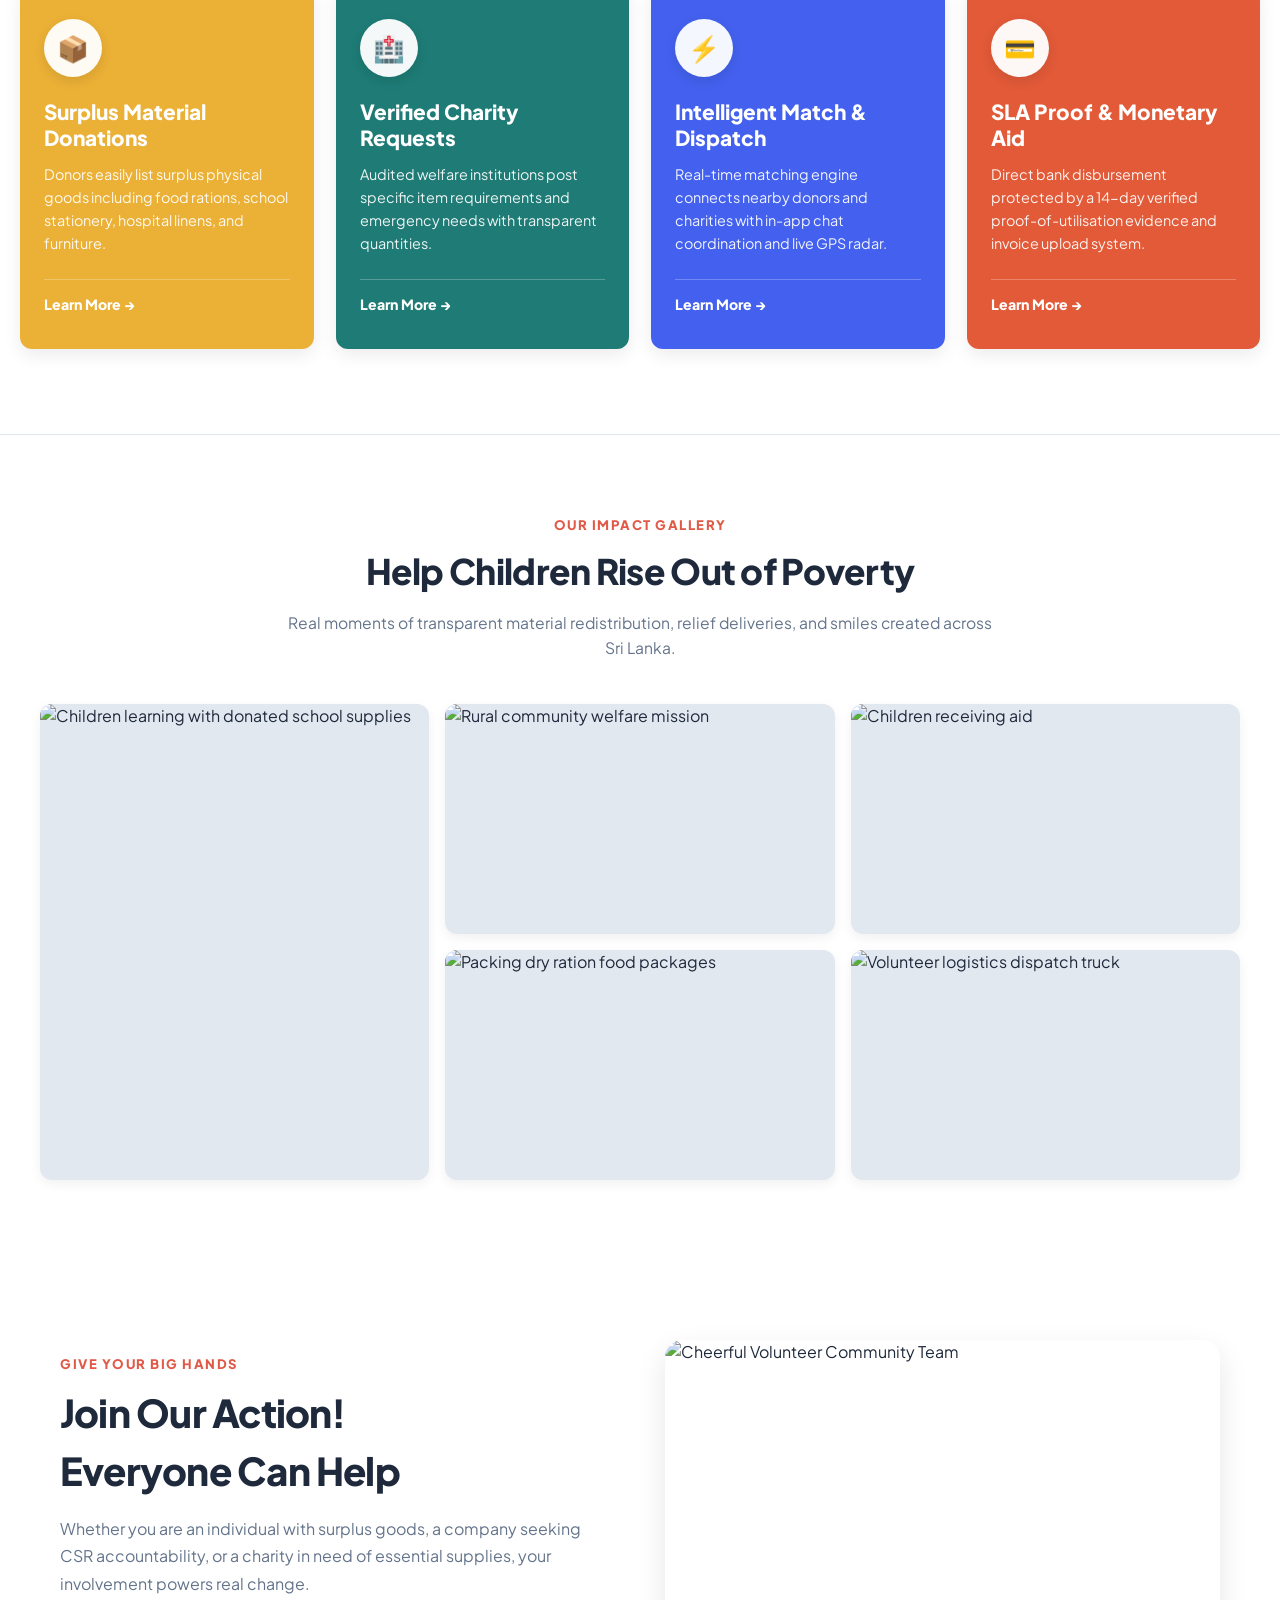
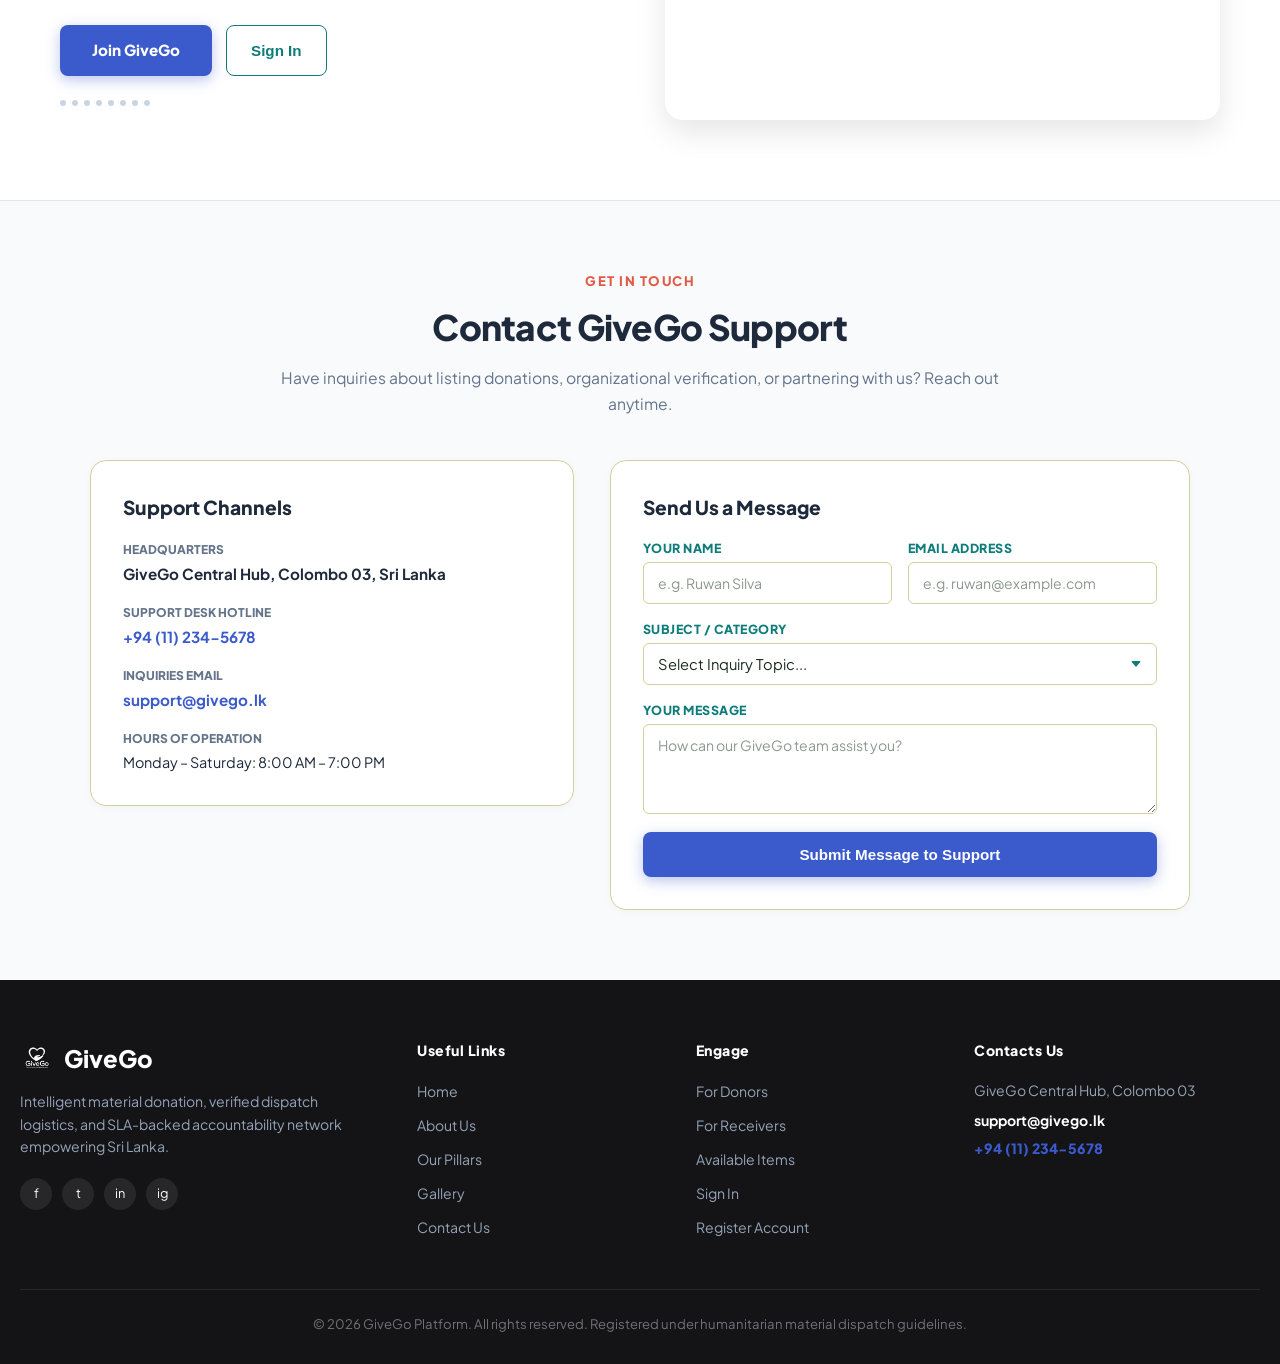
==== commit d31df821: "Homepage: remove Real-Time Directory / Current Material Exchanges section" ====
--- a/index.html
+++ b/index.html
@@ -295,21 +295,7 @@
             </div>
         </section>
 
-        <!-- 6. LIVE PLATFORM DIRECTORY (REAL-TIME FIRESTORE LISTINGS) -->
-        <section id="preview" style="padding: 70px 20px; max-width: 1240px; margin: 0 auto;">
-            <div class="mockup-section-header">
-                <span class="mockup-eyebrow">Real-Time Directory</span>
-                <h2 class="mockup-title">Current Material Exchanges</h2>
-                <p class="mockup-subtitle">
-                    Explore live physical surplus items and active community requests currently listed on the GiveGo network.
-                </p>
-            </div>
-            <div class="landing-card-grid" id="liveLandingItemsContainer">
-                <div style="text-align:center; grid-column:1/-1; padding:30px; color:#64748B;">
-                    Loading live platform listings...
-                </div>
-            </div>
-        </section>
+
 
         <!-- 7. CONTACT US SECTION -->
         <section id="contact" style="padding: 70px 20px; background: #F8FAFC; border-top: 1px solid #E2E8F0;">
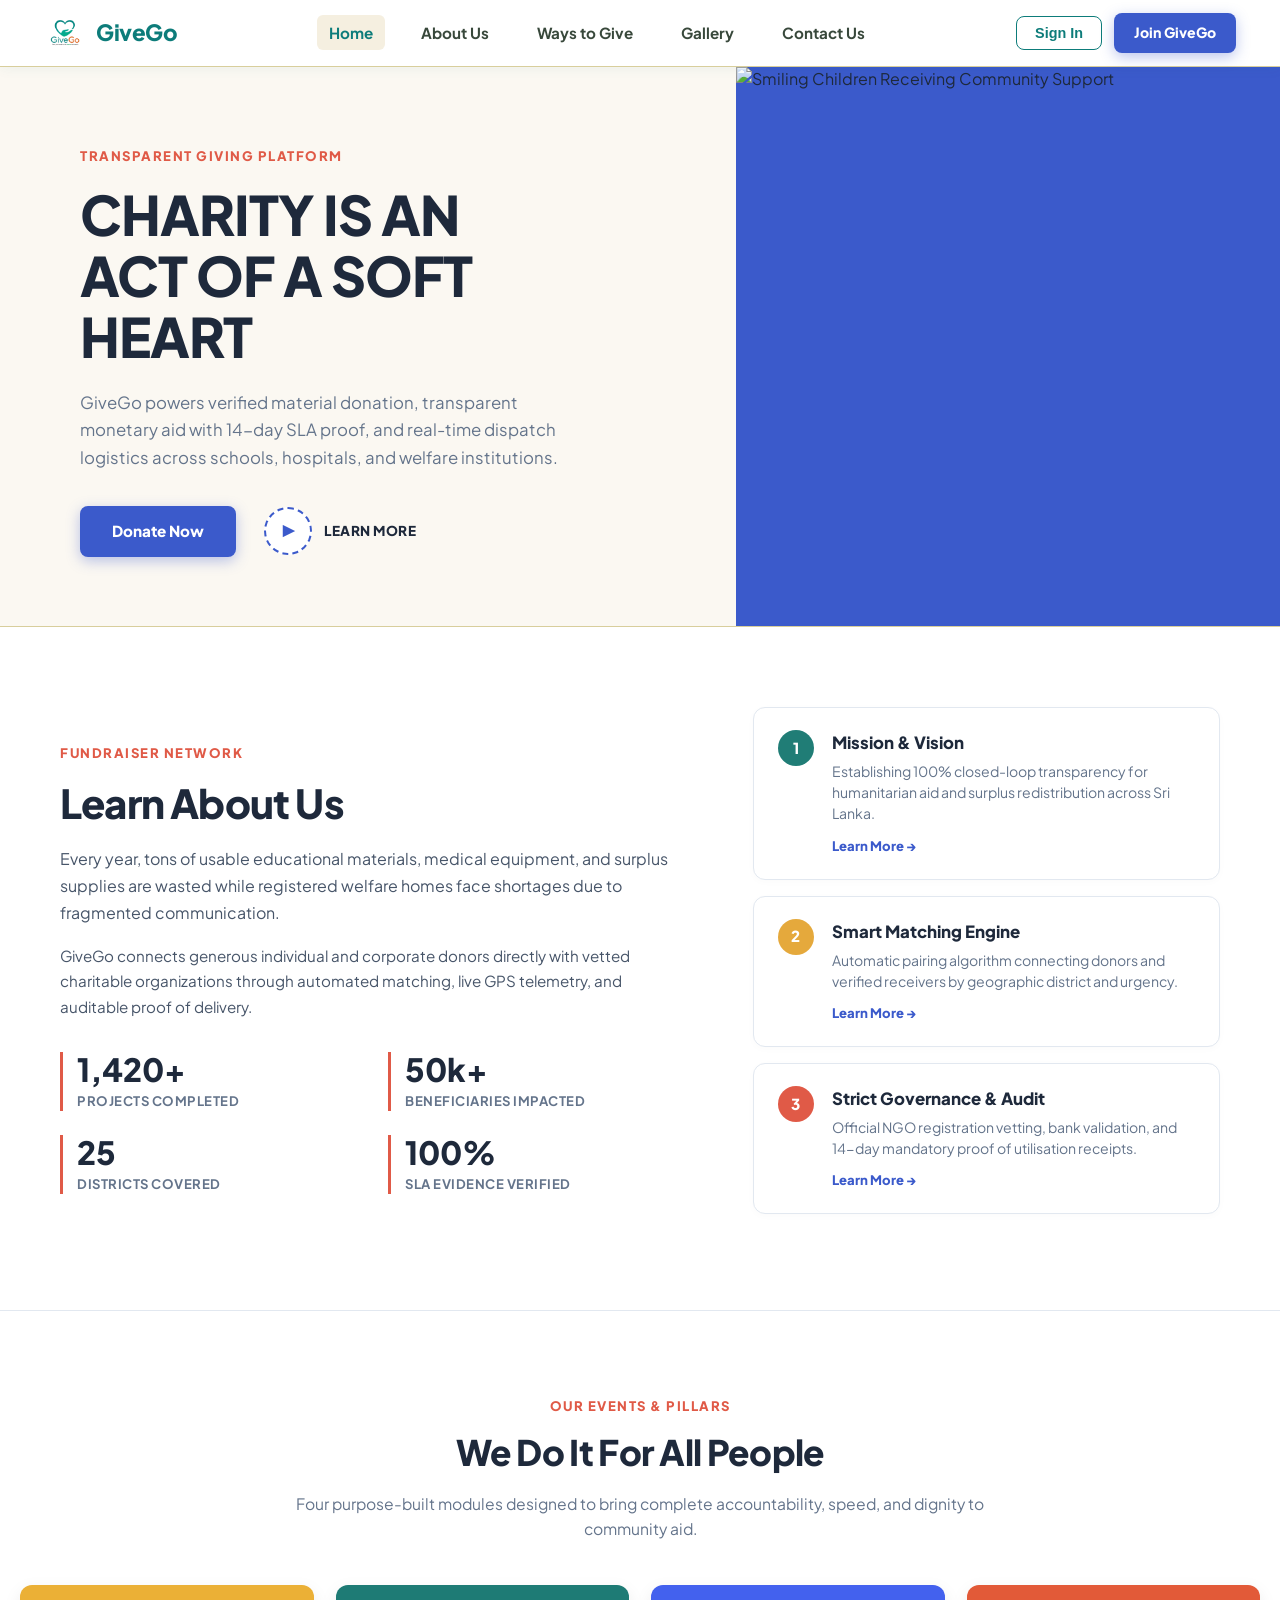
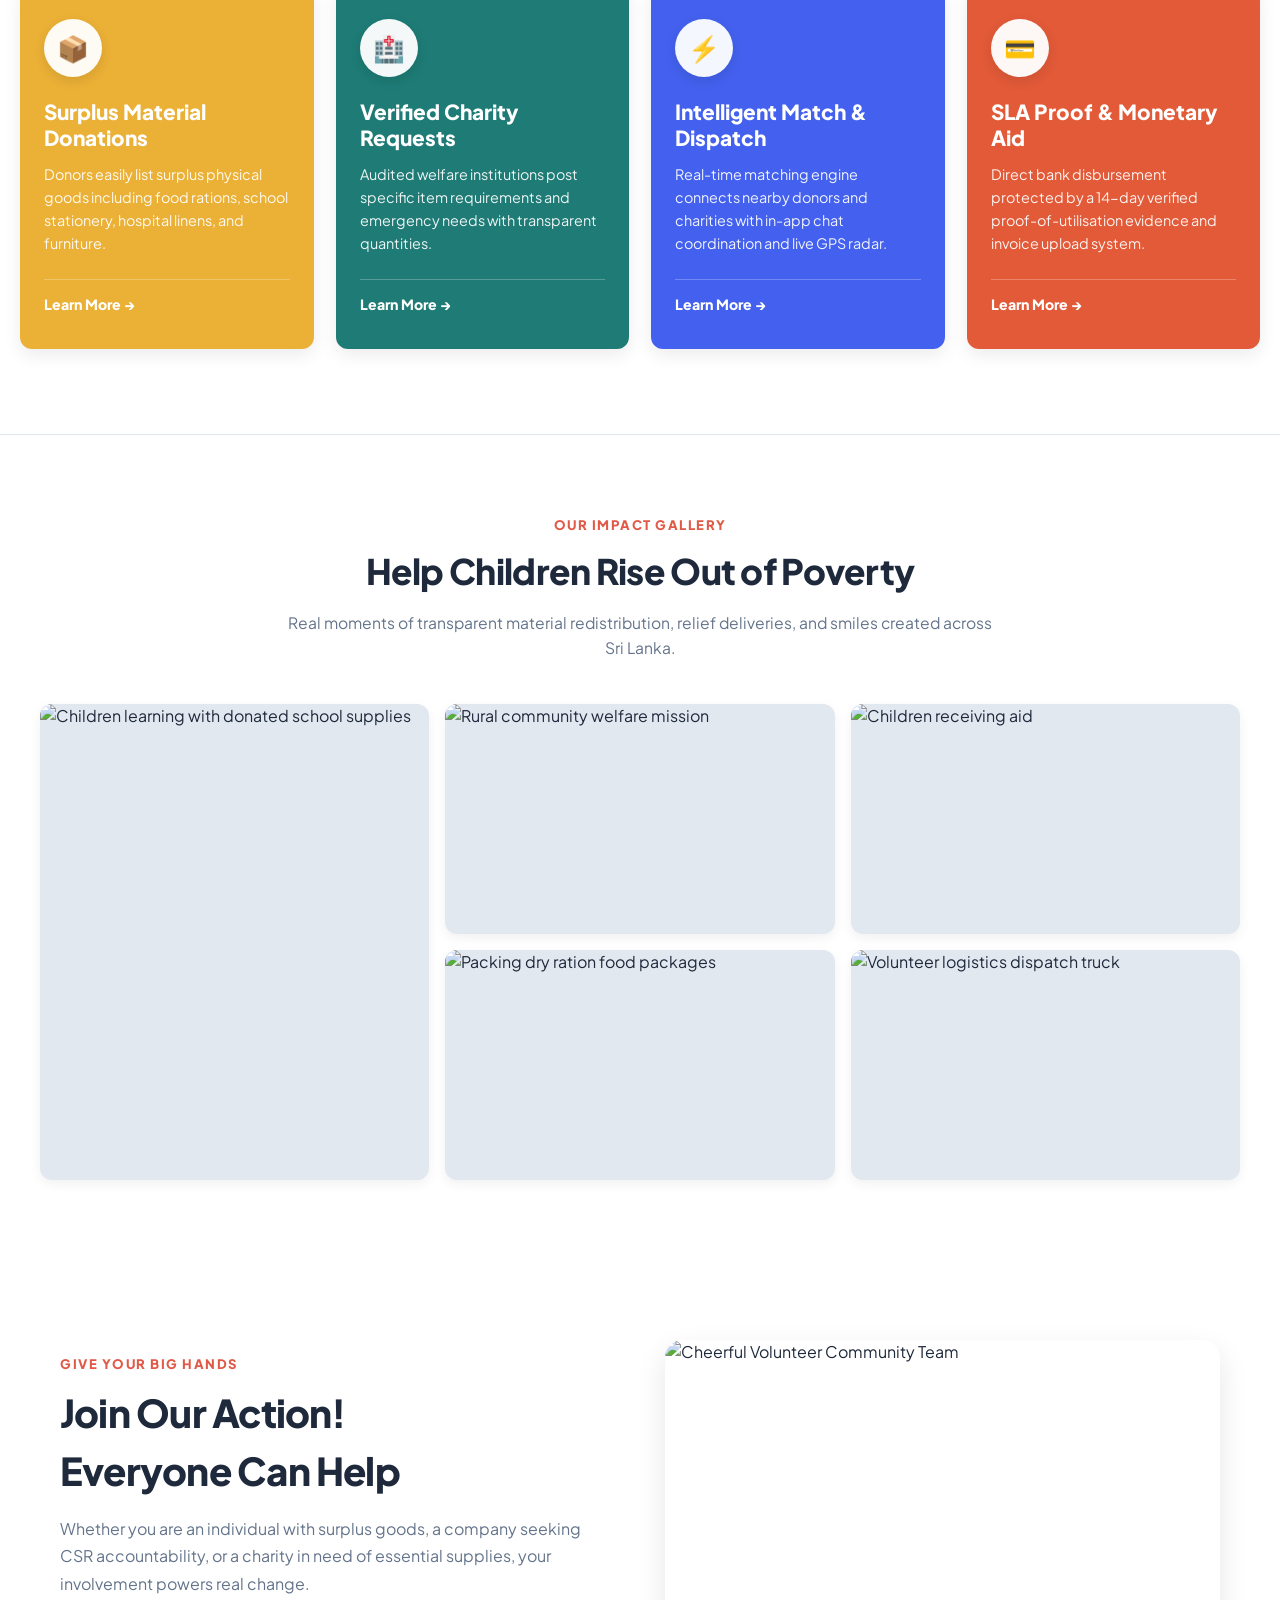
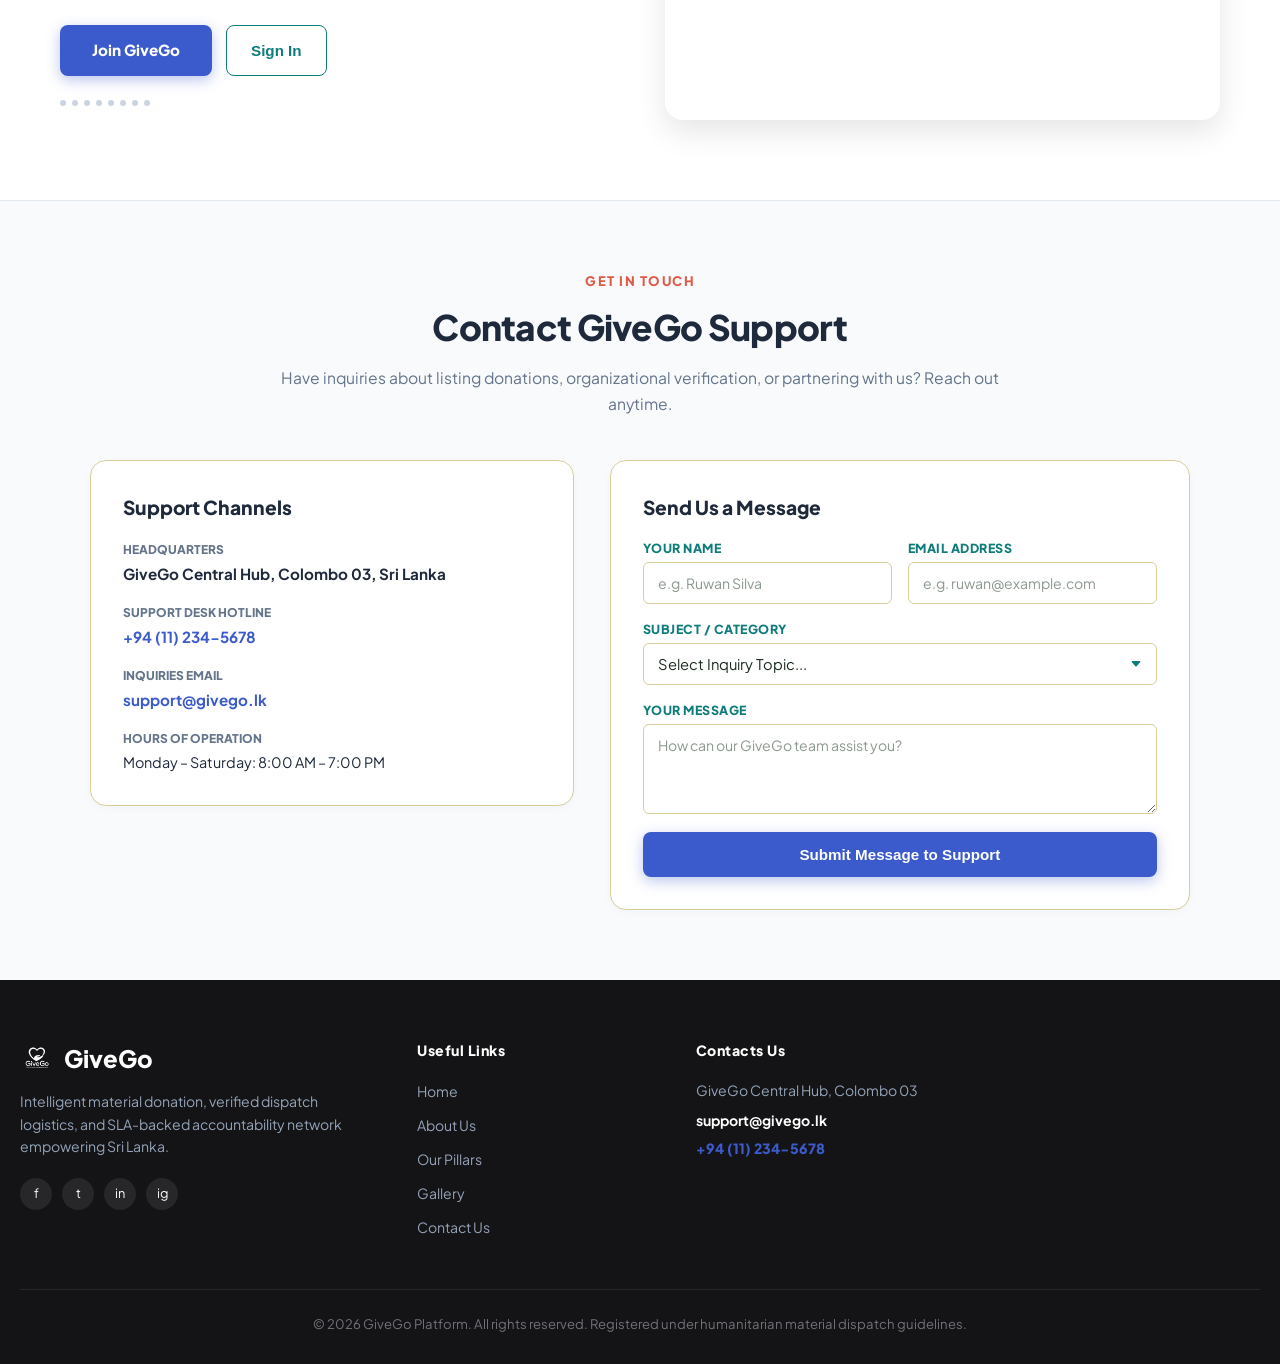
==== commit 528a4ccb: "Footer: remove Engage column" ====
--- a/index.html
+++ b/index.html
@@ -39,7 +39,7 @@
             <!-- Center Navigation Links -->
             <nav>
                 <ul class="nav-menu" id="navMenu">
-                    <li class="nav-menu-item"><a href="#home" class="active">Home</a></li>
+                    <li class="nav-menu-item"><a href="#home">Home</a></li>
                     <li class="nav-menu-item"><a href="#about">About Us</a></li>
                     <li class="nav-menu-item"><a href="#pillars">Ways to Give</a></li>
                     <li class="nav-menu-item"><a href="#gallery">Gallery</a></li>
@@ -401,17 +401,6 @@
                 </ul>
             </div>
 
-            <!-- Engage -->
-            <div>
-                <div class="dark-footer-col-title">Engage</div>
-                <ul class="dark-footer-links">
-                    <li><a href="register.html">For Donors</a></li>
-                    <li><a href="register.html">For Receivers</a></li>
-                    <li><a href="#preview">Available Items</a></li>
-                    <li><a href="javascript:void(0)" onclick="openLoginModal()">Sign In</a></li>
-                    <li><a href="register.html">Register Account</a></li>
-                </ul>
-            </div>
 
             <!-- Contacts Us -->
             <div>
@@ -496,6 +485,36 @@
                 if (nav) nav.classList.remove("open");
             });
         });
+
+        // Scroll-spy: move active indicator to whichever section is in view
+        (function initScrollSpy() {
+            // Map each nav href to a section id
+            const navLinks = document.querySelectorAll(".nav-menu-item a");
+            const sectionIds = Array.from(navLinks).map(a => a.getAttribute("href").replace("#", ""));
+
+            function onScroll() {
+                const scrollY = window.scrollY + 120; // offset for fixed header height
+                let current = sectionIds[0];
+
+                sectionIds.forEach(id => {
+                    const el = document.getElementById(id);
+                    if (el && el.offsetTop <= scrollY) {
+                        current = id;
+                    }
+                });
+
+                navLinks.forEach(a => {
+                    if (a.getAttribute("href") === "#" + current) {
+                        a.classList.add("active");
+                    } else {
+                        a.classList.remove("active");
+                    }
+                });
+            }
+
+            window.addEventListener("scroll", onScroll, { passive: true });
+            onScroll(); // run once on load
+        })();
 
         // Real-time live material listings from Firestore
         function initLiveLandingItems() {
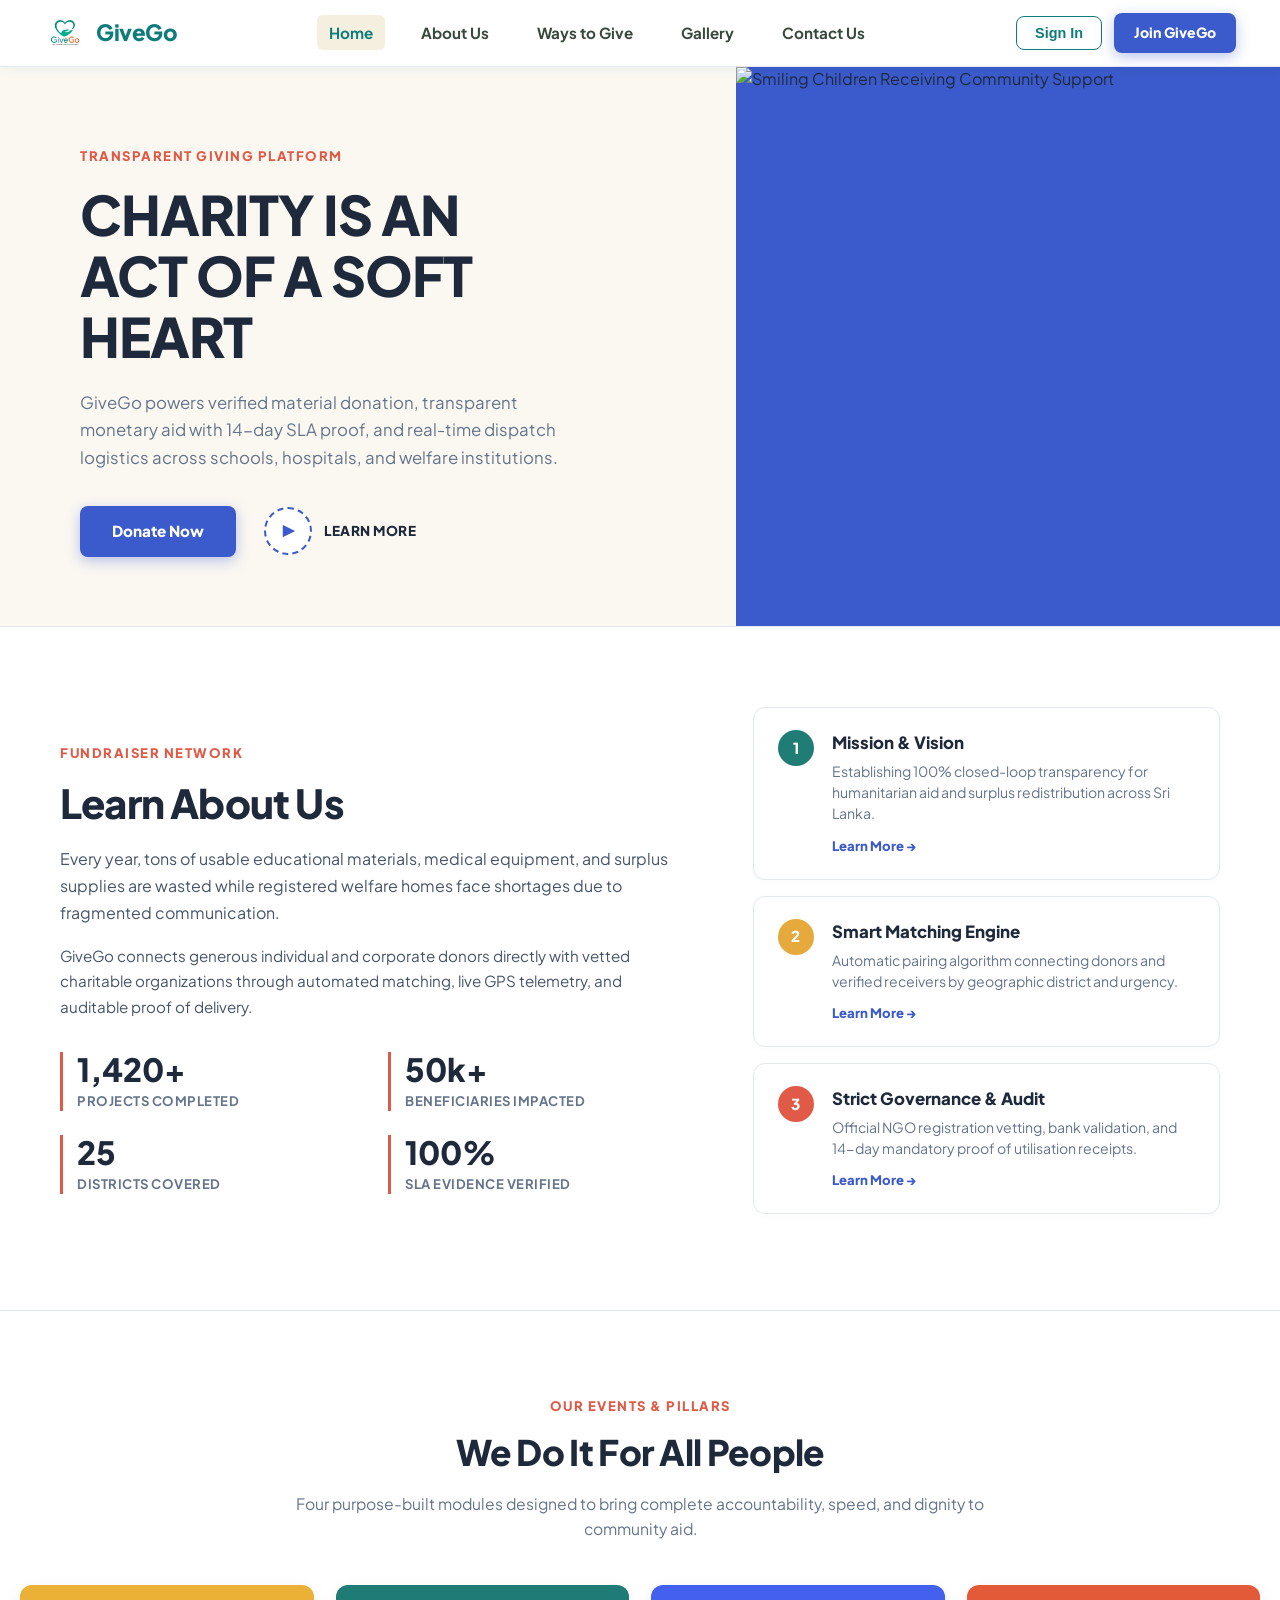
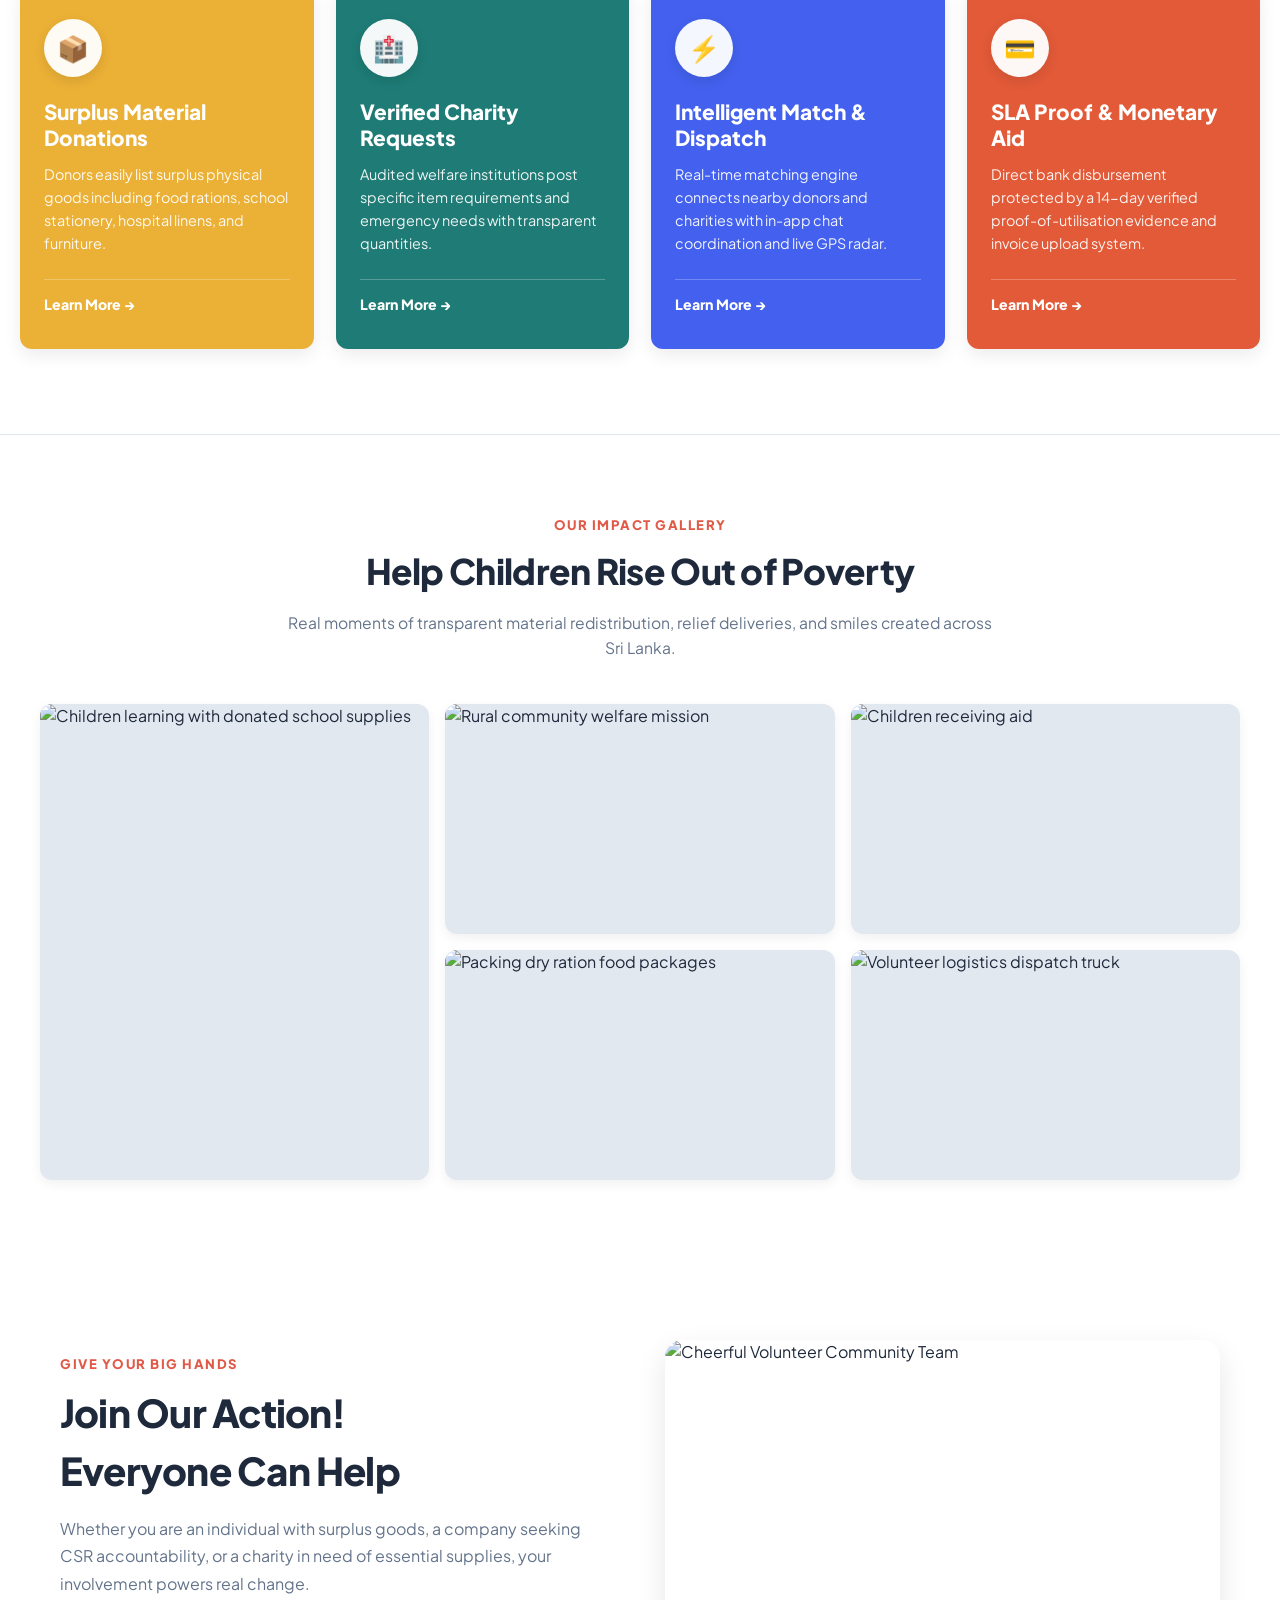
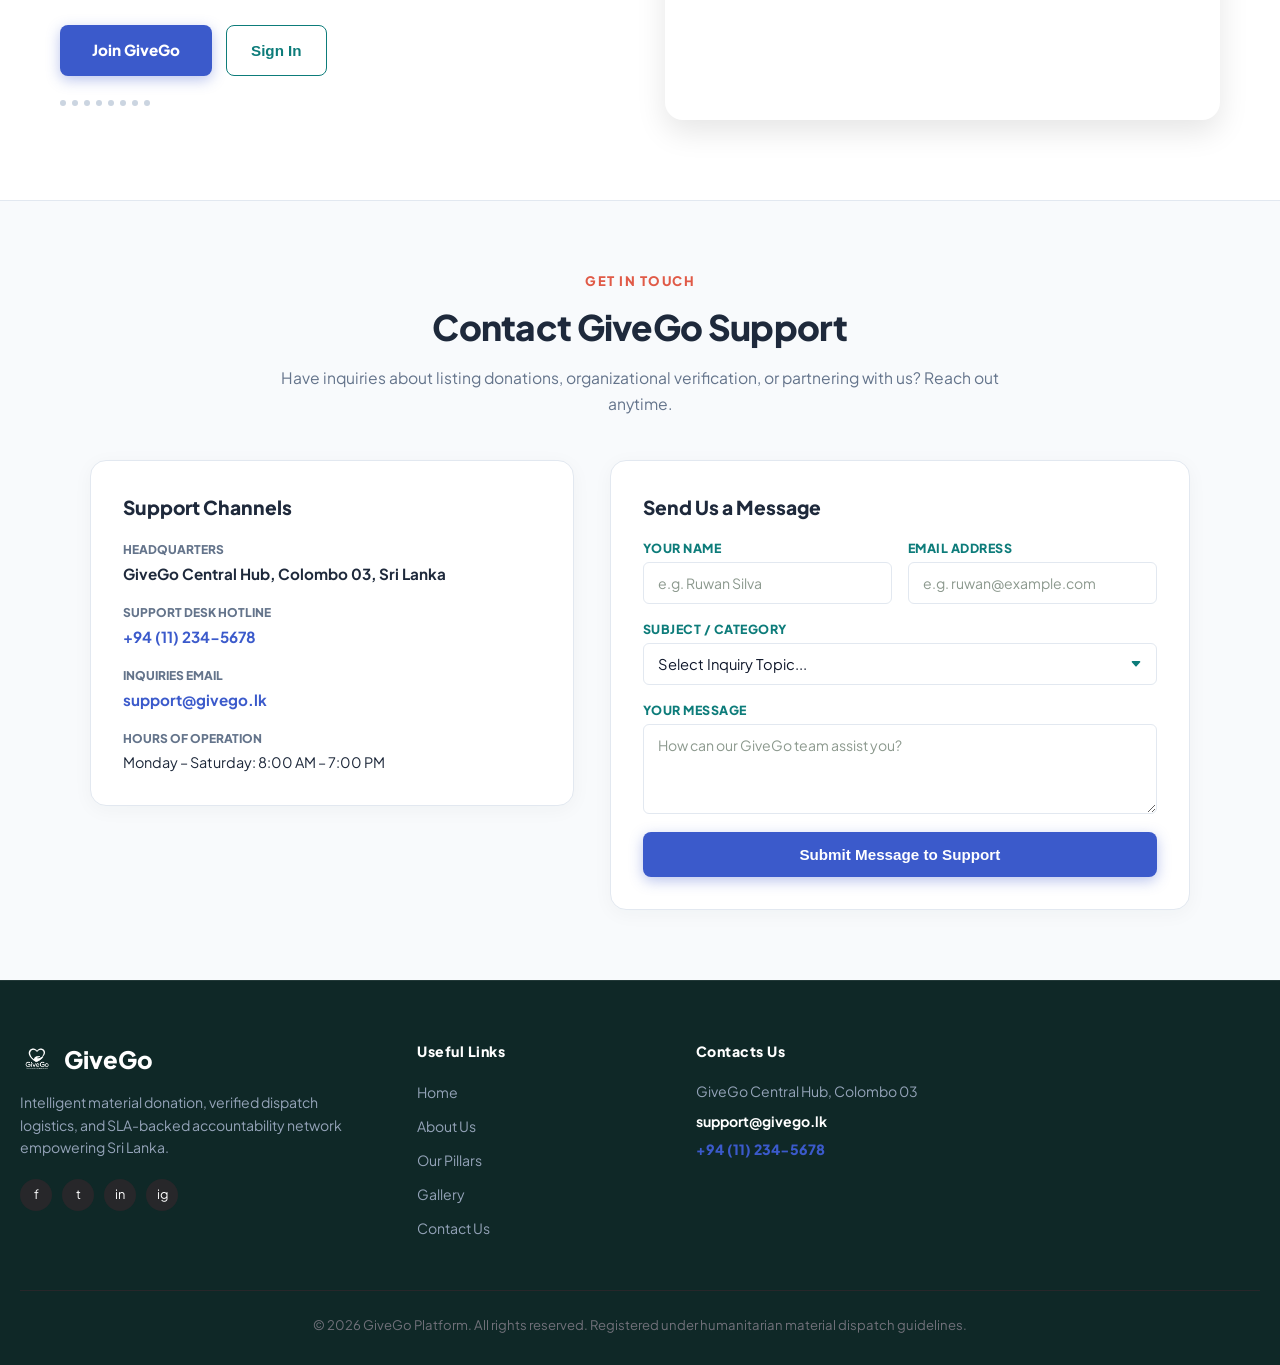
==== commit 5d6b4d8b: "Harmonize full site and dashboard palette with Deep Dark Teal (#0F2827) and crisp Slate (#F8FAFC)" ====
--- a/index.html
+++ b/index.html
@@ -11,7 +11,7 @@
     <link href="https://fonts.googleapis.com/css2?family=Outfit:wght@400;500;600;700;800;900&family=Playfair+Display:ital,wght@0,700;0,900;1,700&family=Plus+Jakarta+Sans:wght@400;500;600;700;800&display=swap" rel="stylesheet">
     
     <!-- External CSS -->
-    <link rel="stylesheet" href="css/styles.css?v=110.0">
+    <link rel="stylesheet" href="css/styles.css?v=116.0">
     
     <!-- Firebase Compat SDKs (CDN) -->
     <script src="https://www.gstatic.com/firebasejs/10.8.0/firebase-app-compat.js"></script>
--- a/css/styles.css
+++ b/css/styles.css
@@ -1,22 +1,23 @@
 /* GiveGo Design Tokens & Global CSS - Screenshot Parity */
 :root {
-    --color-bg-base: #F5EFE0;
-    --color-border: #D8CE9C;
-    --color-border-dark: #C9BE8B;
+    --color-bg-base: #F8FAFC;
+    --color-border: #E2E8F0;
+    --color-border-dark: #CBD5E1;
     
     --color-teal-primary: #0D7C7A;
     --color-teal-dark: #095958;
     --color-teal-muted: #1E6B69;
     
     --color-surface: #FFFFFF;
-    --color-text-dark: #1A2B1E;
-    --color-text-muted: #667067;
+    --color-heading-dark: #0F2827;
+    --color-text-dark: #0F172A;
+    --color-text-muted: #64748B;
     
     --radius-sm: 6px;
     --radius-md: 10px;
     --radius-lg: 14px;
     
-    --shadow-soft: 0 2px 10px rgba(0, 0, 0, 0.03);
+    --shadow-soft: 0 4px 20px rgba(15, 40, 39, 0.04);
     --transition-smooth: all 0.2s ease;
 }
 
@@ -41,10 +42,10 @@
     height: 8px;
 }
 ::-webkit-scrollbar-track {
-    background: #F5EFE0;
+    background: #F1F5F9;
 }
 ::-webkit-scrollbar-thumb {
-    background: #D8CE9C;
+    background: #CBD5E1;
     border-radius: 4px;
 }
 ::-webkit-scrollbar-thumb:hover {
@@ -1013,7 +1014,8 @@
 
 /* 7. DARK FOOTER */
 .dark-mockup-footer {
-    background: #141416;
+    background: #0F2827;
+    border-top: 1px solid rgba(255, 255, 255, 0.08);
     color: #FFFFFF;
     padding: 60px 20px 30px 20px;
 }
